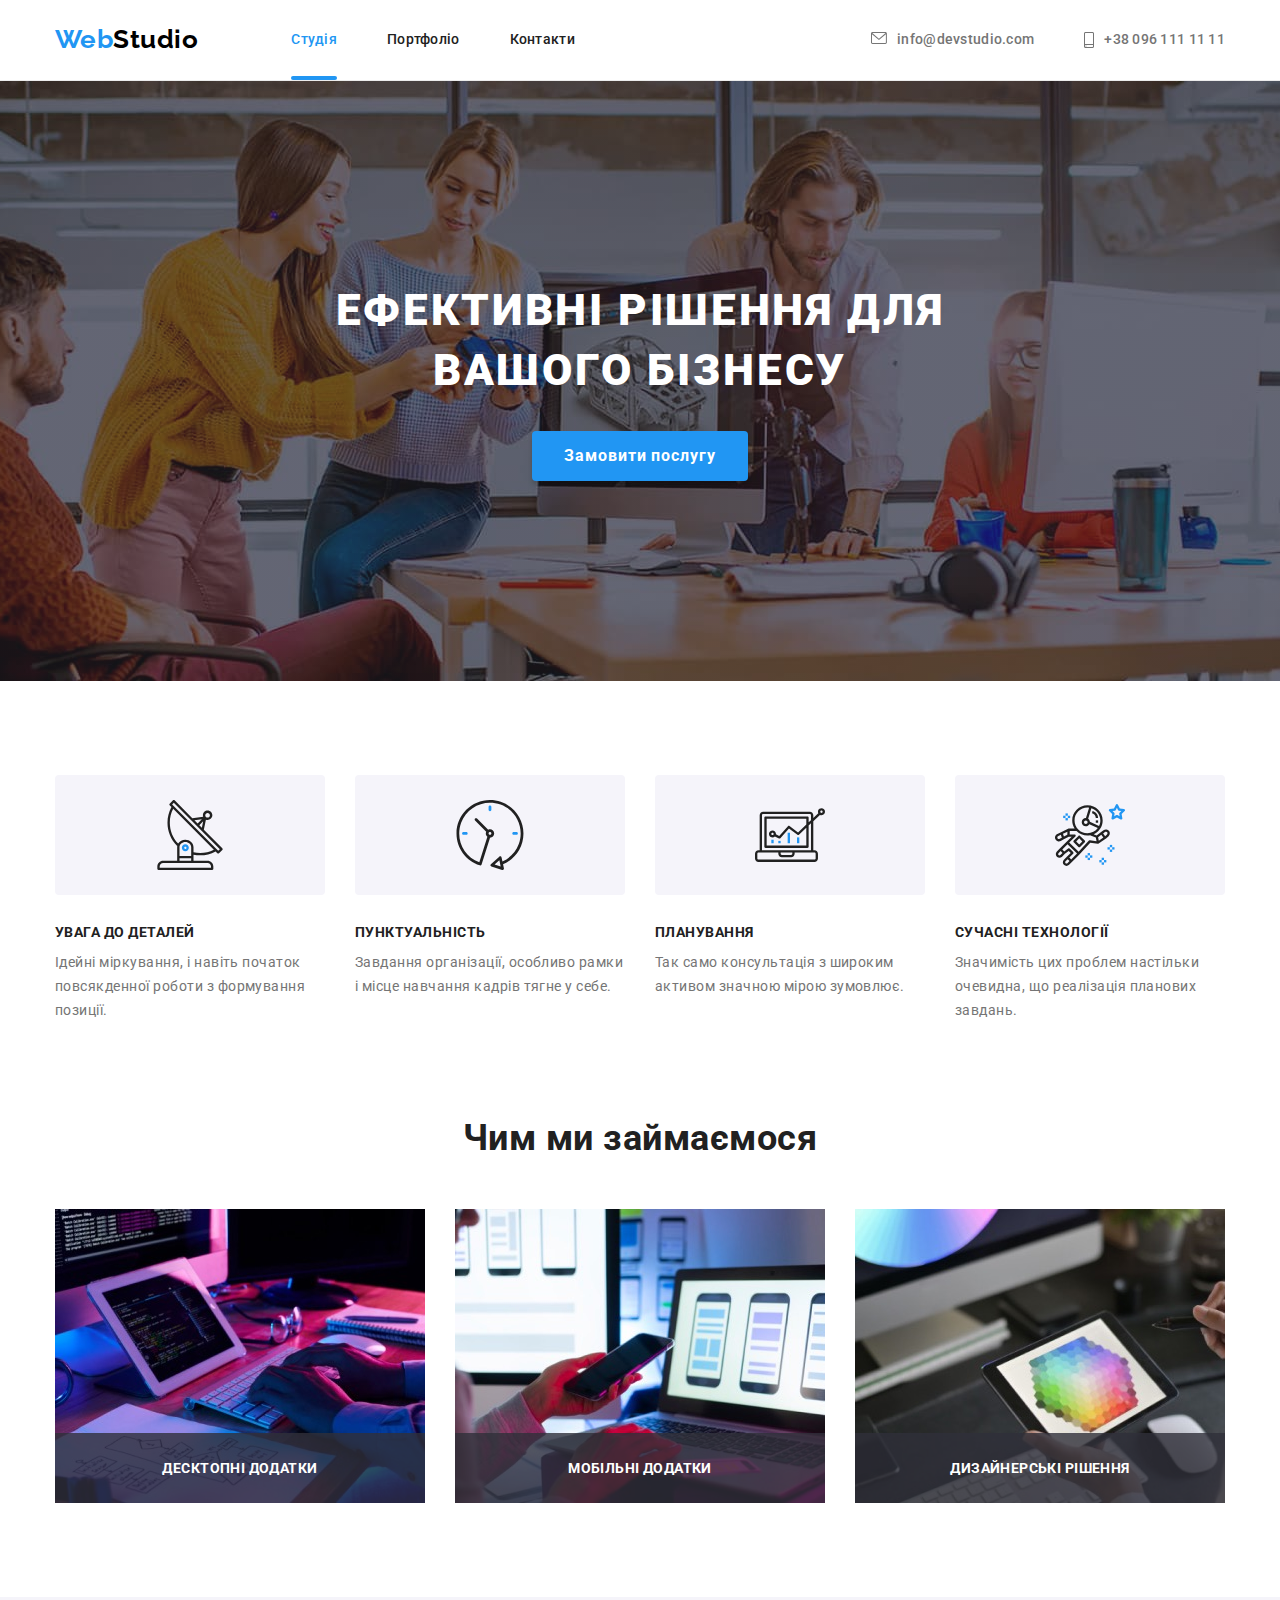
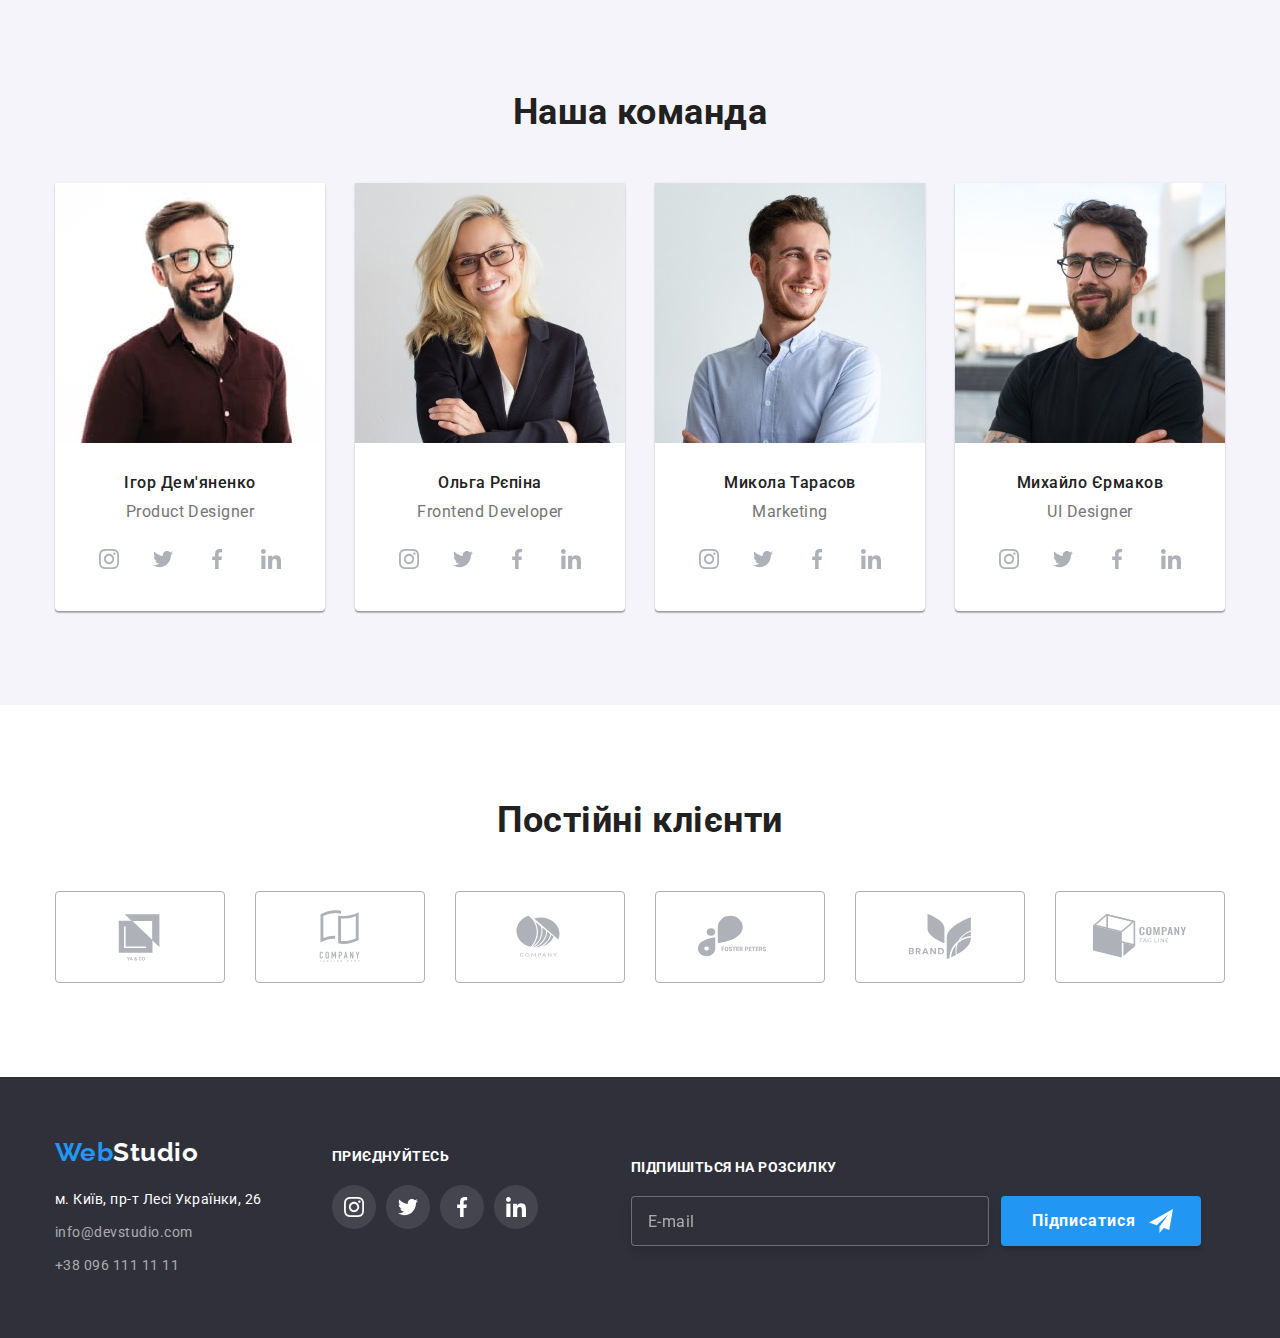
==== index.html @ 409876ef "Clone HW06" ====
<!DOCTYPE html>
<html lang="uk">
  <head>
    <meta charset="UTF-8" />
    <meta http-equiv="X-UA-Compatible" content="IE=edge" />
    <meta name="viewport" content="width=device-width, initial-scale=1.0" />
    <title>Web Studio (Version 2.1)</title>
    <link rel="stylesheet" href="./css/modern-normalize.css" />
    <link rel="stylesheet" href="./css/styles.css" />
    <link rel="preconnect" href="https://fonts.googleapis.com" />
    <link rel="preconnect" href="https://fonts.gstatic.com" crossorigin />
    <link
      href="https://fonts.googleapis.com/css2?family=Raleway:wght@700&family=Roboto:wght@400;500;700;900&display=swap"
      rel="stylesheet"
    />
  </head>

  <body>
    <header class="page-header">
      <div class="container">
        <div class="header-menu">
          <!-- navigation menu -->
          <nav class="nav-menu">
            <a class="logo link" href="./index.html"><span class="logo-web">Web</span>Studio</a>
            <ul class="site-nav list">
              <li class="item"><a class="link current" href="./index.html">Студія</a></li>
              <li class="item"><a class="link" href="./portfolio.html">Портфоліо</a></li>
              <li class="item"><a class="link" href="#">Контакти</a></li>
            </ul>
          </nav>
          <!-- header contacts -->
          <ul class="head-contact list">
            <li class="item">
              <a class="link" href="mailto:info@devstudio.com">
                <svg class="icon" width="16" height="12">
                  <use href="./images/icons.svg#icon-envelope"></use>
                </svg>
                info@devstudio.com</a
              >
            </li>
            <li class="item">
              <a class="link" href="tel:00380961111111">
                <svg class="icon" width="10" height="16">
                  <use href="./images/icons.svg#icon-smartphone"></use>
                </svg>
                +38 096 111 11 11</a
              >
            </li>
          </ul>
        </div>
      </div>
    </header>

    <main>
      <!-- hero section -->
      <section class="hero">
        <div class="container">
          <h1 class="hero-title">Ефективні рішення для вашого бізнесу</h1>
          <button class="btn" type="button" data-modal-open>Замовити послугу</button>
        </div>
      </section>

      <!-- features section -->
      <section class="section features">
        <div class="container">
          <h2 class="visually-hidden section-title">Наші переваги</h2>
          <ul class="features-list list">
            <li class="features-item icon-antenna">
              <div class="features-image">
                <svg class="features-icon">
                  <use href="./images/icons.svg#icon-antenna"></use>
                </svg>
              </div>
              <h3 class="title">Увага до деталей</h3>
              <p class="list-text">
                Ідейні міркування, і навіть початок повсякденної роботи з формування позиції.
              </p>
            </li>
            <li class="features-item icon-clock">
              <div class="features-image">
                <svg class="features-icon">
                  <use href="./images/icons.svg#icon-clock"></use>
                </svg>
              </div>
              <h3 class="title">Пунктуальність</h3>
              <p class="list-text">
                Завдання організації, особливо рамки і місце навчання кадрів тягне у себе.
              </p>
            </li>
            <li class="features-item icon-diagram">
              <div class="features-image">
                <svg class="features-icon">
                  <use href="./images/icons.svg#icon-diagram"></use>
                </svg>
              </div>
              <h3 class="title">Планування</h3>
              <p class="list-text">
                Так само консультація з широким активом значною мірою зумовлює.
              </p>
            </li>
            <li class="features-item icon-astronaut">
              <div class="features-image">
                <svg class="features-icon">
                  <use href="./images/icons.svg#icon-astronaut"></use>
                </svg>
              </div>
              <h3 class="title">Сучасні технології</h3>
              <p class="list-text">
                Значимість цих проблем настільки очевидна, що реалізація планових завдань.
              </p>
            </li>
          </ul>
        </div>
      </section>

      <!-- activity section -->
      <section class="section activity">
        <div class="container">
          <h2 class="section-title">Чим ми займаємося</h2>
          <ul class="activity-list list">
            <li class="activity-item">
              <img
                class="activity-image"
                src="./images/img.jpg"
                alt="Руки на клавіатурі"
                width="370"
              />
              <p class="activity-description">Десктопні додатки</p>
            </li>
            <li class="activity-item">
              <img
                class="activity-image"
                src="./images/img1.jpg"
                alt="В руці телефон"
                width="370"
              />
              <p class="activity-description">Мобільні додатки</p>
            </li>
            <li class="activity-item">
              <img
                class="activity-image"
                src="./images/img3.jpg"
                alt="В руці плвншет"
                width="370"
              />
              <p class="activity-description">Дизайнерські рішення</p>
            </li>
          </ul>
        </div>
      </section>

      <!-- team section -->
      <section class="section team">
        <div class="container">
          <h2 class="section-title">Наша команда</h2>
          <ul class="team-list list">
            <li class="team-member">
              <img
                class="member-img"
                src="./images/team4.jpg"
                alt="Чоловік в окулярах з бородою"
                width="270"
              />
              <div class="name-title">
                <h3 class="title">Ігор Дем'яненко</h3>
                <p class="list-text">Product Designer</p>
                <ul class="social list">
                  <li class="item">
                    <a class="link" href="#" aria-label="Instagram">
                      <span class="visually-hidden">інстаграм</span>
                      <svg class="social-icon">
                        <use href="./images/icons.svg#icon-instagram"></use>
                      </svg>
                    </a>
                  </li>
                  <li class="item">
                    <a class="link" href="#" aria-label="Twitter">
                      <span class="visually-hidden">твіттер</span>
                      <svg class="social-icon">
                        <use href="./images/icons.svg#icon-twitter"></use>
                      </svg>
                    </a>
                  </li>
                  <li class="item">
                    <a class="link" href="#" aria-label="Facebook">
                      <span class="visually-hidden">фейсбук</span>
                      <svg class="social-icon">
                        <use href="./images/icons.svg#icon-facebook"></use>
                      </svg>
                    </a>
                  </li>
                  <li class="item">
                    <a class="link" href="#" aria-label="Linkedin">
                      <span class="visually-hidden">лінкедін</span>
                      <svg class="social-icon">
                        <use href="./images/icons.svg#icon-linkedin"></use>
                      </svg>
                    </a>
                  </li>
                </ul>
              </div>
            </li>
            <li class="team-member">
              <img
                class="member-img"
                src="./images/team1.jpg"
                alt="Світловолоса жінка в окулярах"
                width="270"
              />
              <div class="name-title">
                <h3 class="title">Ольга Рєпіна</h3>
                <p class="list-text">Frontend Developer</p>
                <ul class="social list">
                  <li class="item">
                    <a class="link" href="#" aria-label="Instagram">
                      <span class="visually-hidden">інстаграм</span>
                      <svg class="social-icon">
                        <use href="./images/icons.svg#icon-instagram"></use>
                      </svg>
                    </a>
                  </li>
                  <li class="item">
                    <a class="link" href="#" aria-label="Twitter">
                      <span class="visually-hidden">твіттер</span>
                      <svg class="social-icon">
                        <use href="./images/icons.svg#icon-twitter"></use>
                      </svg>
                    </a>
                  </li>
                  <li class="item">
                    <a class="link" href="#" aria-label="Facebook">
                      <span class="visually-hidden">фейсбук</span>
                      <svg class="social-icon">
                        <use href="./images/icons.svg#icon-facebook"></use>
                      </svg>
                    </a>
                  </li>
                  <li class="item">
                    <a class="link" href="#" aria-label="Linkedin">
                      <span class="visually-hidden">лінкедін</span>
                      <svg class="social-icon">
                        <use href="./images/icons.svg#icon-linkedin"></use>
                      </svg>
                    </a>
                  </li>
                </ul>
              </div>
            </li>
            <li class="team-member">
              <img
                class="member-img"
                src="./images/team2.jpg"
                alt="Усміхнений чоловік в сорочці"
                width="270"
              />
              <div class="name-title">
                <h3 class="title">Микола Тарасов</h3>
                <p class="list-text">Marketing</p>
                <ul class="social list">
                  <li class="item">
                    <a class="link" href="#" aria-label="Instagram">
                      <span class="visually-hidden">інстаграм</span>
                      <svg class="social-icon">
                        <use href="./images/icons.svg#icon-instagram"></use>
                      </svg>
                    </a>
                  </li>
                  <li class="item">
                    <a class="link" href="#" aria-label="Twitter">
                      <span class="visually-hidden">твіттер</span>
                      <svg class="social-icon">
                        <use href="./images/icons.svg#icon-twitter"></use>
                      </svg>
                    </a>
                  </li>
                  <li class="item">
                    <a class="link" href="#" aria-label="Facebook">
                      <span class="visually-hidden">фейсбук</span>
                      <svg class="social-icon">
                        <use href="./images/icons.svg#icon-facebook"></use>
                      </svg>
                    </a>
                  </li>
                  <li class="item">
                    <a class="link" href="#" aria-label="Linkedin">
                      <span class="visually-hidden">лінкедін</span>
                      <svg class="social-icon">
                        <use href="./images/icons.svg#icon-linkedin"></use>
                      </svg>
                    </a>
                  </li>
                </ul>
              </div>
            </li>
            <li class="team-member">
              <img
                class="member-img"
                src="./images/team3.jpg"
                alt="Чоловік в окулярах"
                width="270"
              />
              <div class="name-title">
                <h3 class="title">Михайло Єрмаков</h3>
                <p class="list-text">UI Designer</p>
                <ul class="social list">
                  <li class="item">
                    <a class="link" href="#" aria-label="Instagram">
                      <span class="visually-hidden">інстаграм</span>
                      <svg class="social-icon">
                        <use href="./images/icons.svg#icon-instagram"></use>
                      </svg>
                    </a>
                  </li>
                  <li class="item">
                    <a class="link" href="#" aria-label="Twitter">
                      <span class="visually-hidden">твіттер</span>
                      <svg class="social-icon">
                        <use href="./images/icons.svg#icon-twitter"></use>
                      </svg>
                    </a>
                  </li>
                  <li class="item">
                    <a class="link" href="#" aria-label="Facebook">
                      <span class="visually-hidden">фейсбук</span>
                      <svg class="social-icon">
                        <use href="./images/icons.svg#icon-facebook"></use>
                      </svg>
                    </a>
                  </li>
                  <li class="item">
                    <a class="link" href="#" aria-label="Linkedin">
                      <span class="visually-hidden">лінкедін</span>
                      <svg class="social-icon">
                        <use href="./images/icons.svg#icon-linkedin"></use>
                      </svg>
                    </a>
                  </li>
                </ul>
              </div>
            </li>
          </ul>
        </div>
      </section>
      <section class="section clients">
        <div class="container">
          <h2 class="section-title">Постійні клієнти</h2>
          <ul class="clients-list list">
            <li class="client-item">
              <a class="link" href="#" aria-label="Компанія 1">
                <span class="visually-hidden">Компанія 1</span>
                <svg class="icon">
                  <use href="./images/icons.svg#icon-logo1"></use>
                </svg>
              </a>
            </li>
            <li class="client-item">
              <a class="link" href="#" aria-label="Компанія 2">
                <span class="visually-hidden">Компанія 2</span>
                <svg class="icon">
                  <use href="./images/icons.svg#icon-logo2"></use>
                </svg>
              </a>
            </li>
            <li class="client-item">
              <a class="link" href="#" aria-label="Компанія 3">
                <span class="visually-hidden">Компанія 3</span>
                <svg class="icon">
                  <use href="./images/icons.svg#icon-logo3"></use>
                </svg>
              </a>
            </li>
            <li class="client-item">
              <a class="link" href="#" aria-label="Компанія 4">
                <span class="visually-hidden">Компанія 4</span>
                <svg class="icon">
                  <use href="./images/icons.svg#icon-logo4"></use>
                </svg>
              </a>
            </li>
            <li class="client-item">
              <a class="link" href="#" aria-label="Компанія 5">
                <span class="visually-hidden">Компанія 5</span>
                <svg class="icon">
                  <use href="./images/icons.svg#icon-logo5"></use>
                </svg>
              </a>
            </li>
            <li class="client-item">
              <a class="link" href="#" aria-label="Компанія 6">
                <span class="visually-hidden">Компанія 6</span>
                <svg class="icon">
                  <use href="./images/icons.svg#icon-logo6"></use>
                </svg>
              </a>
            </li>
          </ul>
        </div>
      </section>
    </main>

    <!-- page footer -->
    <footer class="footer">
      <div class="container">
        <div class="footer-container">
          <div class="first-column">
            <div class="logo-footer">
              <a class="logo footer link" href="./index.html"
                ><span class="logo-web">Web</span>Studio</a
              >
            </div>
            <div class="address-content">
              <address>
                <ul class="list">
                  <li class="address-line">
                    <a
                      class="address link"
                      href="https://goo.gl/maps/J4j9FRFDDXwHHrxk6"
                      target="_blank"
                      rel="noopener noreferrer nofollow"
                      >м. Київ, пр-т Лесі Українки, 26</a
                    >
                  </li>
                  <li class="address-line">
                    <a class="contact link" href="mailto:info@devstudio.com">info@devstudio.com</a>
                  </li>
                  <li class="address-line">
                    <a class="contact link" href="tel:00380961111111">+38 096 111 11 11</a>
                  </li>
                </ul>
              </address>
            </div>
          </div>

          <div class="second-column">
            <h3 class="title">Приєднуйтесь</h3>
            <ul class="social-footer list">
              <li class="item">
                <a class="link" href="#" aria-label="Instagram">
                  <span class="visually-hidden">інстаграм</span>
                  <svg class="social-icon">
                    <use href="./images/icons.svg#icon-instagram"></use>
                  </svg>
                </a>
              </li>
              <li class="item">
                <a class="link" href="#" aria-label="Twitter">
                  <span class="visually-hidden">твіттер</span>
                  <svg class="social-icon">
                    <use href="./images/icons.svg#icon-twitter"></use>
                  </svg>
                </a>
              </li>
              <li class="item">
                <a class="link" href="#" aria-label="Facebook">
                  <span class="visually-hidden">фейсбук</span>
                  <svg class="social-icon">
                    <use href="./images/icons.svg#icon-facebook"></use>
                  </svg>
                </a>
              </li>
              <li class="item">
                <a class="link" href="#" aria-label="Linkedin">
                  <span class="visually-hidden">лінкедін</span>
                  <svg class="social-icon">
                    <use href="./images/icons.svg#icon-linkedin"></use>
                  </svg>
                </a>
              </li>
            </ul>
          </div>

          <form class="subscribe-form">
            <label class="subscribe-label" for="subscribe-mail">Підпишіться на розсилку</label>
            <input class="subscribe-field" type="email" name="subscribe-mail" id="subscribe-mail" placeholder="E-mail"/>
            <button class="btn subscribe" type="submit">
              Підписатися
              <svg class="send-icon">
                <use href="./images/icons.svg#icon-send"></use>
              </svg>
            </button>
          </form>

          
          </div>

        </div>
      </div>
    </footer>

    <!-- Modal window for request -->

    <div class="backdrop is-hidden" data-modal>
      <div class="modal">
        <form class="request-form" autocomplete="off">
          <h2 class="form-title">Залиште свої дані, ми вам передзвонимо</h2>

          <div class="form-field">
            <label for="name" class="form-label">Імʼя</label>
            <input type="text" name="name" id="name" class="form-input" autofocus />
            <svg class="form-icon">
              <use href="./images/icons.svg#icon-person"></use>
            </svg>
          </div>

          <div class="form-field">
            <label for="tel" class="form-label" class="form-label">Телефон</label>
            <input type="tel" name="tel" id="tel" class="form-input" />
            <svg class="form-icon">
              <use href="./images/icons.svg#icon-phone"></use>
            </svg>
          </div>

          <div class="form-field">
            <label for="email" class="form-label">Пошта</label>
            <input type="email" name="email" id="email" class="form-input" />
            <svg class="form-icon">
              <use href="./images/icons.svg#icon-email"></use>
            </svg>
          </div>

          <div class="form-field comment">
            <label for="comment" class="form-label">Коментар</label>
            <textarea
              name="comment"
              id="comment"
              placeholder="Введіть текст"
              class="form-input comment"
            ></textarea>
          </div>

          <label class="policy">
            <input class="checkbox" type="checkbox" name="checkbox" id="checkbox" />
            <span class="icon-checkbox"> </span>
            Погоджуюся з розсилкою та приймаю &nbsp<a class="policy-terms" href="#"
              >Умови договору</a
            >
          </label>

          <button class="btn send-form" type="submit">Відправити</button>
        </form>

        <button class="close-btn" type="button" aria-label="Закрити" data-modal-close>
          <span class="visually-hidden">Закрити</span>
          <svg class="close-btn-icon">
            <use href="./images/icons.svg#icon-close-btn"></use>
          </svg>
        </button>
      </div>
    </div>

    <script src="./js/modal.js"></script>
  </body>
</html>
---- css/styles.css ----
/* site common styles */
:root {
  --primary-text-color: #757575;
  --title-text-color: #212121;
  --accent-color: #2196f3;
  --primary-white-color: #ffffff;
  --footer-contact-text-color: rgba(255, 255, 255, 0.6);
  --primary-bcg-color: #f5f5f5;
  --secondary-bcg-color: #f5f4fa;
  --footer-bcg-color: #2f303a;
  --hero-bg-color: #c4c4c4;
  --social-icon-color: #afb1b8;
}
body {
  background-color: var(--primary-white-color);
  color: var(--primary-text-color);
  font-family: 'Roboto', sans-serif;
  letter-spacing: 0.03em;
}
.list {
  list-style: none;
  padding: 0;
  margin: 0;
}
.link {
  text-decoration: none;
}

img {
  display: block;
  max-width: 100%;
  height: auto;
}

h1,
h2,
h3,
h4,
h5,
h6,
p {
  margin: 0;
  padding: 0;
}

.visually-hidden {
  position: absolute;
  white-space: nowrap;
  width: 1px;
  height: 1px;
  overflow: hidden;
  border: 0;
  padding: 0;
  clip: rect(0 0 0 0);
  clip-path: inset(50%);
  margin: -1px;
}

.container {
  margin: 0 auto;
  width: 1200px;
  padding-left: 15px;
  padding-right: 15px;
  /* outline: 1px solid orange; */
}

/* header styles */
.page-header {
  background-color: var(--primary-white-color);
  border-bottom: 1px solid #ececec;
}

.header-menu {
  display: flex;
  align-items: center;
  justify-content: space-between;
}
/* logo styles */
.logo-web {
  color: var(--accent-color);
}
.logo {
  color: #000000;
  font-family: 'Raleway', sans-serif;
  font-weight: 700;
  font-size: 26px;
  line-height: 1.19;
}
.footer .logo {
  color: var(--primary-white-color);
}

/* nav menu styles */
.nav-menu {
  display: flex;
  align-items: center;
}

.site-nav {
  display: flex;
  margin-left: 93px;
}
.site-nav .item:not(:last-child) {
  margin-right: 50px;
}
.site-nav .link {
  position: relative;

  display: block;
  padding-top: 32px;
  padding-bottom: 32px;

  color: var(--title-text-color);
  font-weight: 500;
  font-size: 14px;
  line-height: 1.14;
  letter-spacing: 0.02em;

  transition-property: color;
  transition-duration: 250ms;
  transition-timing-function: cubic-bezier(0.4, 0, 0.2, 1);

}
.site-nav .link:hover,
.site-nav .link:focus {
  color: var(--accent-color);
}
.site-nav .link.current {
  color: var(--accent-color);
}

.site-nav .link.current::after {
  content: '';
  position: absolute;
  bottom: 0;
  left: 0;
  width: 100%;
  height: 4px;
  background: var(--accent-color);
  border-radius: 2px;
}

.logo.link {
  display: block;
  padding-top: 24px;
  padding-bottom: 25px;
}

/* header contact styles */
.head-contact {
  display: flex;
  align-items: center;
  margin-left: auto;
}
.head-contact .item + .item {
  margin-left: 50px;
}

.head-contact .link {
  display: flex;
  padding-top: 32px;
  padding-bottom: 32px;

  color: var(--primary-text-color);
  font-weight: 500;
  font-size: 14px;
  line-height: 1.14;
  letter-spacing: 0.02em;

  transition-property: color;
  transition-duration: 250ms;
  transition-timing-function: cubic-bezier(0.4, 0, 0.2, 1);
}
.head-contact .link:hover,
.head-contact .link:focus {
  color: var(--accent-color);
}

.head-contact .icon {
  margin-right: 10px;
  fill: currentColor;
}

/* hero styles */
.hero {
  padding-top: 200px;
  padding-bottom: 200px;
  max-width: 1600px;
  height: 600px;
  margin-left: auto;
  margin-right: auto;
  background-image: linear-gradient(to right, rgba(47, 48, 58, 0.4), rgba(47, 48, 58, 0.4)),
    url('../images/hero-image.jpg');
  background-repeat: no-repeat;
  background-position: center;
  background-size: cover;

  background-color: var(--hero-bg-color);
  text-align: center;
}
.hero-title {
  max-width: 696px;
  margin-top: 0;
  margin-bottom: 30px;
  margin-left: auto;
  margin-right: auto;

  color: var(--primary-white-color);
  font-weight: 900;
  font-size: 44px;
  line-height: 1.36;
  letter-spacing: 0.06em;
  text-transform: uppercase;
  text-align: center;
}

/* button styles */
.btn {
  border-radius: 4px;
  padding: 10px 32px;
  min-width: 216px;

  color: var(--primary-white-color);
  background-color: var(--accent-color);
  border: none;
  font-family: inherit;
  font-weight: 700;
  font-size: 16px;
  line-height: 1.87;
  letter-spacing: 0.06em;
  cursor: pointer;
  display: inline-block;
  text-align: center;
  box-shadow: 0px 4px 4px rgba(0, 0, 0, 0.15);

  transition: color 250ms cubic-bezier(0.4, 0, 0.2, 1), background-color 250ms cubic-bezier(0.4, 0, 0.2, 1);
}

.btn:hover,
.btn:focus {
  color: var(--primary-white-color);
  background-color: #188ce8;
}

/* sections common styles */
.section-title {
  color: var(--title-text-color);
  font-weight: 700;
  font-size: 36px;
  line-height: 1.17;
  text-align: center;
  margin-top: 0;
  margin-bottom: 50px;
}

/* features section styles */
.section.features {
  padding-top: 94px;
  padding-bottom: 94px;
}

.features-image {
  display: flex;
  width: 270px;
  height: 120px;
  background-color: var(--secondary-bcg-color);
  align-items: center;
  justify-content: center;
  margin-bottom: 30px;
  border-radius: 4px;
}

.features-icon {
  width: 70px;
  height: 70px;
}

/* .features-item::before {
  content: '';
  display: block;
  height: 120px;
  background-size: 70px;
  background-repeat: no-repeat;
  background-position: center;
  background-color: var(--secondary-bcg-color);
  border-radius: 4px;
  margin-bottom: 30px;
}

.icon-antenna::before {
  background-image: url(../images/antenna.svg);
}

.icon-clock::before {
  background-image: url(../images/clock.svg);
}

.icon-diagram::before {
  background-image: url(../images/diagram.svg);
}

.icon-astronaut::before {
  background-image: url(../images/astronaut.svg);
} */

.features-list {
  display: flex;
  gap: 30px;
}

.features-list .title {
  color: var(--title-text-color);
  font-weight: 700;
  font-size: 14px;
  line-height: 1.14;
  text-transform: uppercase;
  margin-top: 0;
  margin-bottom: 10px;
  width: 270px;
}
.features-list .list-text {
  font-size: 14px;
  line-height: 1.71;
  margin-top: 0;
  margin-bottom: 0;
  width: 270px;
}

/* activity section styles */
.section.activity {
  padding-bottom: 94px;
}

.activity-list {
  display: flex;
  gap: 30px;
}

.activity-item {
  position: relative;
}

.activity-description {
  position: absolute;
  left: 0;
  bottom: 0;

  width: 100%;
  height: 70px;
  background: rgba(47, 48, 58, 0.8);

  font-weight: 700;
  font-size: 14px;
  line-height: 16px;
  text-align: center;
  letter-spacing: 0.03em;
  text-transform: uppercase;

  padding-top: 27px;
  padding-bottom: 27px;
  
  color: var(--primary-white-color);
}

/* team section styles */
.section.team {
  padding-top: 94px;
  padding-bottom: 94px;
  background-color: var(--secondary-bcg-color);
}

.team-member {
  background-color: var(--primary-white-color);
  box-shadow: 0px 1px 3px rgba(0, 0, 0, 0.12), 0px 1px 1px rgba(0, 0, 0, 0.14),
    0px 2px 1px rgba(0, 0, 0, 0.2);
  border-radius: 0px 0px 4px 4px;
}

.team-list {
  display: flex;
  justify-content: center;
  gap: 30px;
}

.name-title {
  padding-top: 30px;
  padding-bottom: 30px;
  text-align: center;
}

.team-list .title {
  margin-bottom: 10px;
  color: var(--title-text-color);
  font-weight: 500;
  font-size: 16px;
  line-height: 1.19;
  letter-spacing: 0.03em;
}
.team-list .list-text {
  font-size: 16px;
  line-height: 1.19;
  text-align: center;
  margin-bottom: 16px;
}

.team-member .social {
  display: flex;
  padding-left: 32px;
  padding-right: 32px;
}

.team-member .social {
  display: flex;
  gap: 10px;
}

.social .link {
  display: flex;
  width: 44px;
  height: 44px;
  align-items: center;
  justify-content: center;
  color: var(--social-icon-color);
  border-radius: 50%;

transition: color 250ms cubic-bezier(0.4, 0, 0.2, 1), background-color 250ms cubic-bezier(0.4, 0, 0.2, 1);
}

.social .link:hover,
.social .link:focus {
  background-color: var(--accent-color);
  color: var(--primary-white-color);
}

.social-icon {
  width: 20px;
  height: 20px;
  fill: currentColor;
}

/* clients sections styles */
.section.clients {
  padding-top: 94px;
  padding-bottom: 94px;
}

.clients-list {
  display: flex;
  gap: 30px;
}

.client-item .link {
  display: flex;
  width: 170px;
  height: 92px;
  border: 1px solid var(--social-icon-color);
  border-radius: 4px;
  align-items: center;
  justify-content: center;
  cursor: pointer;
  color: var(--social-icon-color);

transition: color 250ms cubic-bezier(0.4, 0, 0.2, 1), border-color 250ms cubic-bezier(0.4, 0, 0.2, 1);
}

.client-item .link:hover,
.client-item .link:focus {
  border-color: var(--accent-color);
  color: var(--accent-color);
}

.client-item .icon {
  width: 106px;
  height: 60px;
  fill: currentColor;
}

/* footer styles */
.footer {
  padding-top: 60px;
  padding-bottom: 60px;
  background-color: var(--footer-bcg-color);
}

.footer-container {
  display: flex;
}

.logo.footer {
  padding-top: 0;
  padding-bottom: 0;
}

.address-content {
  padding-top: 20px;
}

.address-line {
  margin-bottom: 9px;
}
.address-line:last-child {
  margin-bottom: 0;
}

.address {
  color: var(--primary-white-color);
  font-style: normal;
  font-size: 14px;
  line-height: 1.71;
}
.contact {
  color: var(--footer-contact-text-color);
  font-style: normal;
  font-size: 14px;
  line-height: 1.71;

transition: color 250ms cubic-bezier(0.4, 0, 0.2, 1);
}

.contact:hover,
.contact:focus {
  color: var(--accent-color);
}

.second-column {
  padding-top: 12px;
  padding-left: 70px;
  margin-right: 93px;
}

.second-column .title {
  font-weight: 700;
  font-size: 14px;
  line-height: 1.14;
  letter-spacing: 0.03em;
  text-transform: uppercase;
  color: var(--primary-white-color);
  margin-bottom: 20px;
}

.social-footer {
  display: flex;
  gap: 10px;
}

.social-footer .social-icon {
  width: 20px;
  height: 20px;
  fill: currentColor;
}

.social-footer .link {
  display: flex;
  width: 44px;
  height: 44px;
  align-items: center;
  justify-content: center;
  border-radius: 50%;
  background-color: rgba(255, 255, 255, 0.1);
  color: var(--primary-white-color);

  transition: background-color 250ms cubic-bezier(0.4, 0, 0.2, 1);
}

.social-footer .link:hover,
.social-footer .link:focus {
  background-color: var(--accent-color);
}


/* Subscribe Form */



.btn.send-form {
  padding: 10px 52px;
  min-width: 200px;
}

.btn.subscribe {
  position: absolute;
  min-width: 200px;
  min-height: 50px;
  padding: 10px 62px 10px 28px;

  font-weight: 700;
  font-size: 16px;
  line-height: 1.87;
}

.send-icon {
  position: absolute;
  top: 13px;
  right: 28px;
  width: 24px;
  height: 24px;
  fill: var(--primary-white-color);
}

.subscribe-label {
  display: block;
  font-weight: 700;
  font-size: 14px;
  line-height: 1.14;
  letter-spacing: 0.03em;
  text-transform: uppercase;
  color: var(--primary-white-color);
  margin-bottom: 20px;
  padding-top: 23px;
}

.subscribe-field {
  width: 358px;
  height: 50px;
  border: 1px solid rgba(255, 255, 255, 0.3);
  filter: drop-shadow(0px 4px 4px rgba(0, 0, 0, 0.15));
  border-radius: 4px;
  outline: none;
  padding: 15px 16px;
  margin-right: 12px;
  background-color: var(--footer-bcg-color);
  color: var(--primary-white-color);
}

.subscribe-field::placeholder {
  font-weight: 400;
  font-size: 16px;
  line-height: 1.25;
  letter-spacing: 0.03em;
  color: rgba(255, 255, 255, 0.6);
}


/* portfolio page styles */

.section.portfolio {
  padding-top: 94px;
  padding-bottom: 94px;

  background-color: var(--primary-white-color);
}

.list.portfolio {
  display: flex;
  flex-wrap: wrap;
}

.filter-menu {
  display: flex;
  margin-bottom: 50px;
  gap: 8px;
  justify-content: center;
}

.filter {
  display: inline-block;
  text-align: center;
  border-radius: 4px;
  padding: 6px 22px;

  color: var(--title-text-color);
  background-color: var(--secondary-bcg-color);
  border-color: transparent;
  font-family: inherit;
  font-weight: 500;
  font-size: 16px;
  line-height: 1.62;
  text-align: center;
  cursor: pointer;

  transition: color 250ms cubic-bezier(0.4, 0, 0.2, 1), 
  background-color 250ms cubic-bezier(0.4, 0, 0.2, 1), 
  box-shadow 250ms cubic-bezier(0.4, 0, 0.2, 1);
}

.filter:hover,
.filter:focus {
  color: var(--primary-white-color);
  background-color: var(--accent-color);
  box-shadow: 0px 3px 1px rgba(0, 0, 0, 0.1), 0px 1px 2px rgba(0, 0, 0, 0.08), 0px 2px 2px rgba(0, 0, 0, 0.12);
}

.cards-text {
  padding: 20px 24px;
}

.cards .title {
  min-width: 322px;
  margin-bottom: 4px;

  color: var(--title-text-color);
  font-weight: 700;
  font-size: 18px;
  line-height: 2;
  letter-spacing: 0.06em;
}

.cards .category {
  min-width: 322px;

  color: var(--primary-text-color);
  font-weight: 400;
  font-size: 16px;
  line-height: 1.88;
}

.cards {
  background-color: var(--primary-white-color);
  width: 370px;
  margin-right: 30px;
  margin-bottom: 30px;
  border: 1px solid #eeeeee;

  transition: box-shadow 250ms cubic-bezier(0.4, 0, 0.2, 1);
}

.cards:hover,
.cards:focus {
  box-shadow: 0px 1px 1px rgba(0, 0, 0, 0.12), 0px 4px 4px rgba(0, 0, 0, 0.06),
    1px 4px 6px rgba(0, 0, 0, 0.16);
}

.cards:nth-child(3n) {
  margin-right: 0;
}

.cards:nth-last-child(-n + 3) {
  margin-bottom: 0;
}

.portfolio-card {
  position: relative;
  overflow: hidden;
}

.card-description {
  position: absolute;
  top: 0;
  left: 0;
  transform: translateY(100%);
  
  width: 100%;
  height: 100%;
  padding: 64px 24px;
   
    font-weight: 400;
    font-size: 18px;
    line-height: 1.56;
    letter-spacing: 0.03em;
    color: var(--primary-white-color);
    background-color: rgba(33, 150, 243, 0.9);

    transition: transform 250ms cubic-bezier(0.4, 0, 0.2, 1);
}

.cards:hover .card-description,
.cards:focus .card-description {
transform: translateY(0);

}

/* Modal */

.backdrop {
  position: fixed;
  top: 0;
  left: 0;
  width: 100%;  
  height: 100%;
  background-color: rgba(0, 0, 0, 0.2);
  
  opacity: 1;
  transition: opacity 250ms cubic-bezier(0.4, 0, 0.2, 1), visibility 250ms cubic-bezier(0.4, 0, 0.2, 1);
}

.backdrop.is-hidden {
  opacity: 0;
  visibility: hidden;
  pointer-events: none;
}

.backdrop.is-hidden .modal {
  transform: translate(-50%, -50%) scale(1.1);
}
 
.modal {
  position: absolute;
  display: flex;
  top: 50%;
  left: 50%;
  transform: translate(-50%, -50%) scale(1);

  width: 528px;
  height: 581px;
  background-color: var(--primary-white-color);
  box-shadow: 0px 1px 3px rgba(0, 0, 0, 0.12), 
  0px 1px 1px rgba(0, 0, 0, 0.14), 
  0px 2px 1px rgba(0, 0, 0, 0.2);
  border-radius: 4px;

  transition: transform 250ms cubic-bezier(0.4, 0, 0.2, 1);
}



/* close button styles */
.close-btn {
  position: absolute;
  top: 8px;
  right: 8px;
  display: flex;
  width: 30px;
  height: 30px;
  align-items: center;
  justify-content: center;
  border-radius: 50%;

  background: var(--primary-white-color);
  border: 1px solid rgba(0, 0, 0, 0.1);
  cursor: pointer;


}

.close-btn-icon {
  width: 18px;
  height: 18px;
  color: currentColor;

  transition: fill 250ms cubic-bezier(0.4, 0, 0.2, 1);
}

.close-btn:hover .close-btn-icon {
fill: var(--accent-color);
}



.request-form {
  display: flex;
  flex-direction: column;
  justify-content: center;
  align-items: center;
  width: 528px;
  height: 581px;
  padding: 40px;
}

.form-title {
    font-weight: 700;
    font-size: 20px;
    line-height: 1.15;
    text-align: center;
    letter-spacing: 0.03em;

    color: var(--title-text-color);
    margin-bottom: 12px;
}

.form-label {
  margin-bottom: 4px;
  font-weight: 400;
  font-size: 12px;
  line-height: 1.16;
  letter-spacing: 0.01em;
  color: var(--primary-text-color);
}

.form-field {
  /* outline: 1px solid blue; */
  position: relative;
  display: flex;
  flex-direction: column;
margin-bottom: 10px;
}

.form-field.comment {
  margin-bottom: 20px;
}

.form-icon {
  position: absolute;
  display: block;
  width: 18px;
  height: 18px;
  left: 12px;
bottom: 11px;
color: currentColor;

transition: fill 250ms cubic-bezier(0.4, 0, 0.2, 1);
}

.form-input {
  margin: 0;
  width: 448px;
  height: 40px;
  padding: 12px 12px 12px 42px;
  border: 1px solid rgba(33, 33, 33, 0.2);
  border-radius: 4px;
  outline: none;

  transition: border-color 250ms cubic-bezier(0.4, 0, 0.2, 1);
}

.form-input.comment {
  resize: none;
  width: 448px;
  height: 120px;
  padding: 12px 16px;
}

.form-input:hover,
.form-input:focus {
  cursor: pointer;
}

.form-input:focus,
.form-input:focus ~ .form-icon {
  fill: var(--accent-color);
  border-color: var(--accent-color);
}

.form-input::placeholder {
  font-weight: 400;
  font-size: 12px;
  line-height: 1.16;
  letter-spacing: 0.01em;
  color: rgba(117, 117, 117, 0.5);
}

.policy {
  position: relative;
  margin-bottom: 30px;
  display: flex;
  justify-content: center;
  align-items: center;
  color: var(--primary-text-color);
  font-weight: 400;
  font-size: 14px;
  line-height: 1.71;
  letter-spacing: 0.03em;
  cursor: pointer;
}

.policy-terms {
  color: var(--accent-color);
}

/* hide original checkbox */
.checkbox {
  -webkit-appearance: none;
  -moz-appearance: none;
  appearance: none;
  position: absolute;
}

/* unchecked checkbox styles */
.icon-checkbox {
  display: flex;
  margin-right: 8px;
  width: 16px;
  height: 15px;
  border-radius: 2px;
  border: solid 2px var(--title-text-color);
    
  transition: border-color 250ms cubic-bezier(0.4, 0, 0.2, 1);
  }

  /* checked checkbox style */
.checkbox:checked + .icon-checkbox {
  background-color: var(--accent-color);
  border-color: var(--accent-color);
  background-image: url(../images/check.svg);
  background-size: contain;
  background-origin: border-box;
  border-color: var(--accent-color);
  }
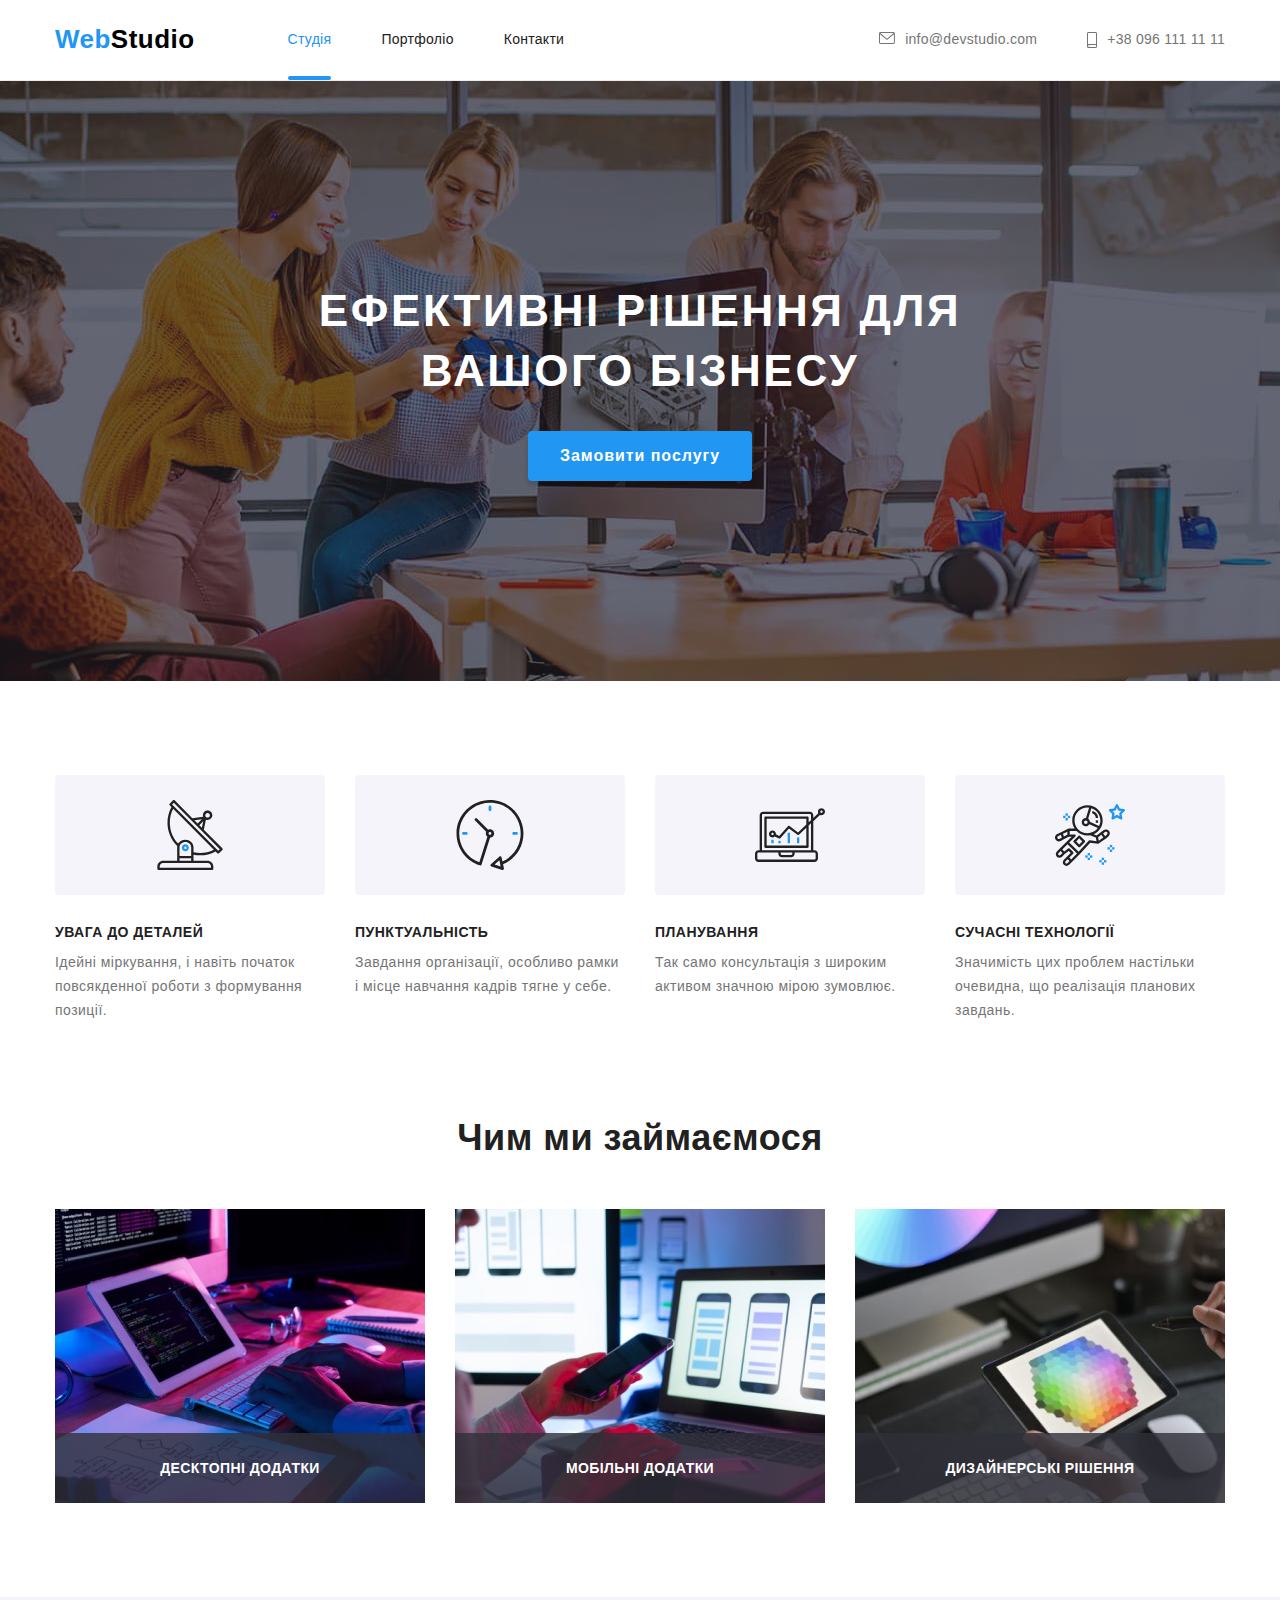
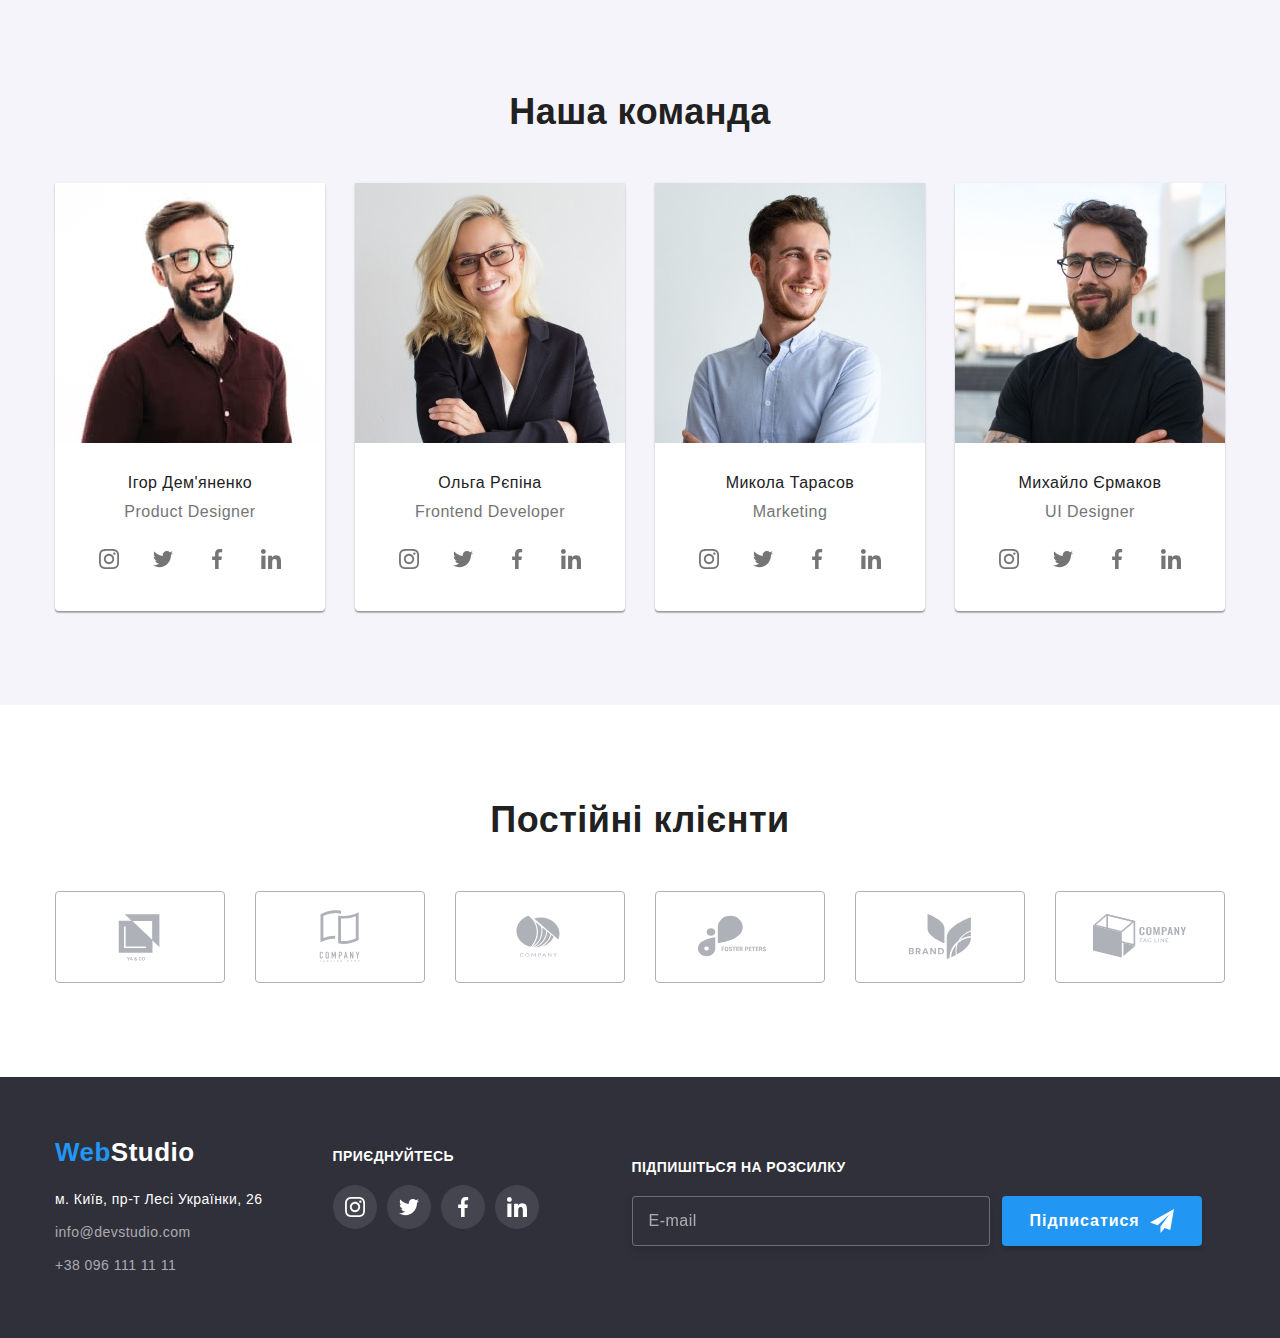
==== commit 5db77e0d: "HW 7" ====
--- a/index.html
+++ b/index.html
@@ -5,42 +5,46 @@
     <meta http-equiv="X-UA-Compatible" content="IE=edge" />
     <meta name="viewport" content="width=device-width, initial-scale=1.0" />
     <title>Web Studio (Version 2.1)</title>
-    <link rel="stylesheet" href="./css/modern-normalize.css" />
-    <link rel="stylesheet" href="./css/styles.css" />
-    <link rel="preconnect" href="https://fonts.googleapis.com" />
+    <!-- <link rel="preconnect" href="https://fonts.googleapis.com" />
     <link rel="preconnect" href="https://fonts.gstatic.com" crossorigin />
     <link
       href="https://fonts.googleapis.com/css2?family=Raleway:wght@700&family=Roboto:wght@400;500;700;900&display=swap"
       rel="stylesheet"
-    />
+    /> -->
+    <link rel="stylesheet" href="./css/main.min.css"/>
   </head>
 
   <body>
-    <header class="page-header">
+    <header class="header">
       <div class="container">
-        <div class="header-menu">
+        <div class="header-content">
+          
           <!-- navigation menu -->
-          <nav class="nav-menu">
-            <a class="logo link" href="./index.html"><span class="logo-web">Web</span>Studio</a>
-            <ul class="site-nav list">
-              <li class="item"><a class="link current" href="./index.html">Студія</a></li>
-              <li class="item"><a class="link" href="./portfolio.html">Портфоліо</a></li>
-              <li class="item"><a class="link" href="#">Контакти</a></li>
+
+          <nav class="main-nav">
+            <a class="logo main-nav__logo" href="./index.html">
+              <span class="logo__web">Web</span>Studio</a>
+            
+              <ul class="main-nav__list list">
+              <li class="main-nav__item"><a class="main-nav__link main-nav__link--current" href="./index.html">Студія</a></li>
+              <li class="main-nav__item"><a class="main-nav__link" href="./portfolio.html">Портфоліо</a></li>
+              <li class="main-nav__item"><a class="main-nav__link" href="#">Контакти</a></li>
             </ul>
           </nav>
+          
           <!-- header contacts -->
-          <ul class="head-contact list">
-            <li class="item">
-              <a class="link" href="mailto:info@devstudio.com">
-                <svg class="icon" width="16" height="12">
+          <ul class="head-contact">
+            <li class="head-contact__item">
+              <a class="head-contact__link" href="mailto:info@devstudio.com">
+                <svg class="head-contact__icon" width="16" height="12">
                   <use href="./images/icons.svg#icon-envelope"></use>
                 </svg>
                 info@devstudio.com</a
               >
             </li>
-            <li class="item">
-              <a class="link" href="tel:00380961111111">
-                <svg class="icon" width="10" height="16">
+            <li class="head-contact__item">
+              <a class="head-contact__link" href="tel:00380961111111">
+                <svg class="head-contact__icon" width="10" height="16">
                   <use href="./images/icons.svg#icon-smartphone"></use>
                 </svg>
                 +38 096 111 11 11</a
@@ -55,57 +59,57 @@
       <!-- hero section -->
       <section class="hero">
         <div class="container">
-          <h1 class="hero-title">Ефективні рішення для вашого бізнесу</h1>
-          <button class="btn" type="button" data-modal-open>Замовити послугу</button>
+          <h1 class="hero__title">Ефективні рішення для вашого бізнесу</h1>
+          <button class="hero__button" type="button" data-modal-open>Замовити послугу</button>
         </div>
       </section>
 
       <!-- features section -->
       <section class="section features">
         <div class="container">
-          <h2 class="visually-hidden section-title">Наші переваги</h2>
-          <ul class="features-list list">
-            <li class="features-item icon-antenna">
-              <div class="features-image">
-                <svg class="features-icon">
+          <h2 class="features__title features__title--hidden">Наші переваги</h2>
+          <ul class="features-list">
+            <li class="features-card">
+              <div class="features-card__image">
+                <svg class="features-card__icon">
                   <use href="./images/icons.svg#icon-antenna"></use>
                 </svg>
               </div>
-              <h3 class="title">Увага до деталей</h3>
-              <p class="list-text">
+              <h3 class="features-card__title">Увага до деталей</h3>
+              <p class="features-card__description">
                 Ідейні міркування, і навіть початок повсякденної роботи з формування позиції.
               </p>
             </li>
-            <li class="features-item icon-clock">
-              <div class="features-image">
-                <svg class="features-icon">
+            <li class="features-card">
+              <div class="features-card__image">
+                <svg class="features-card__icon">
                   <use href="./images/icons.svg#icon-clock"></use>
                 </svg>
               </div>
-              <h3 class="title">Пунктуальність</h3>
-              <p class="list-text">
+              <h3 class="features-card__title">Пунктуальність</h3>
+              <p class="features-card__description">
                 Завдання організації, особливо рамки і місце навчання кадрів тягне у себе.
               </p>
             </li>
-            <li class="features-item icon-diagram">
-              <div class="features-image">
-                <svg class="features-icon">
+            <li class="features-card">
+              <div class="features-card__image">
+                <svg class="features-card__icon">
                   <use href="./images/icons.svg#icon-diagram"></use>
                 </svg>
               </div>
-              <h3 class="title">Планування</h3>
-              <p class="list-text">
+              <h3 class="features-card__title">Планування</h3>
+              <p class="features-card__description">
                 Так само консультація з широким активом значною мірою зумовлює.
               </p>
             </li>
-            <li class="features-item icon-astronaut">
-              <div class="features-image">
-                <svg class="features-icon">
+            <li class="features-card">
+              <div class="features-card__image">
+                <svg class="features-card__icon">
                   <use href="./images/icons.svg#icon-astronaut"></use>
                 </svg>
               </div>
-              <h3 class="title">Сучасні технології</h3>
-              <p class="list-text">
+              <h3 class="features-card__title">Сучасні технології</h3>
+              <p class="features-card__description">
                 Значимість цих проблем настільки очевидна, що реалізація планових завдань.
               </p>
             </li>
@@ -116,34 +120,34 @@
       <!-- activity section -->
       <section class="section activity">
         <div class="container">
-          <h2 class="section-title">Чим ми займаємося</h2>
-          <ul class="activity-list list">
-            <li class="activity-item">
-              <img
-                class="activity-image"
+          <h2 class="activity__title">Чим ми займаємося</h2>
+          <ul class="activity-list">
+            <li class="activity-card">
+              <img
+                class="activity-card__image"
                 src="./images/img.jpg"
                 alt="Руки на клавіатурі"
                 width="370"
               />
-              <p class="activity-description">Десктопні додатки</p>
-            </li>
-            <li class="activity-item">
-              <img
-                class="activity-image"
+              <p class="activity-card__description">Десктопні додатки</p>
+            </li>
+            <li class="activity-card">
+              <img
+                class="activity-card__image"
                 src="./images/img1.jpg"
                 alt="В руці телефон"
                 width="370"
               />
-              <p class="activity-description">Мобільні додатки</p>
-            </li>
-            <li class="activity-item">
-              <img
-                class="activity-image"
+              <p class="activity-card__description">Мобільні додатки</p>
+            </li>
+            <li class="activity-card">
+              <img
+                class="activity-card__image"
                 src="./images/img3.jpg"
                 alt="В руці плвншет"
                 width="370"
               />
-              <p class="activity-description">Дизайнерські рішення</p>
+              <p class="activity-card__description">Дизайнерські рішення</p>
             </li>
           </ul>
         </div>
@@ -152,47 +156,47 @@
       <!-- team section -->
       <section class="section team">
         <div class="container">
-          <h2 class="section-title">Наша команда</h2>
-          <ul class="team-list list">
-            <li class="team-member">
-              <img
-                class="member-img"
+          <h2 class="team__title">Наша команда</h2>
+          <ul class="team-list">
+            <li class="member-card">
+              <img
+                class="member-card__image"
                 src="./images/team4.jpg"
                 alt="Чоловік в окулярах з бородою"
                 width="270"
               />
-              <div class="name-title">
-                <h3 class="title">Ігор Дем'яненко</h3>
-                <p class="list-text">Product Designer</p>
-                <ul class="social list">
-                  <li class="item">
-                    <a class="link" href="#" aria-label="Instagram">
-                      <span class="visually-hidden">інстаграм</span>
-                      <svg class="social-icon">
+              <div class="member-card__details">
+                <h3 class="member-card__name">Ігор Дем'яненко</h3>
+                <p class="member-card__position">Product Designer</p>
+                <ul class="social">
+                  <li class="social__item">
+                    <a class="social__link" href="#" aria-label="Instagram">
+                      <span class="social__link--hidden">інстаграм</span>
+                      <svg class="social__icon">
                         <use href="./images/icons.svg#icon-instagram"></use>
                       </svg>
                     </a>
                   </li>
-                  <li class="item">
-                    <a class="link" href="#" aria-label="Twitter">
-                      <span class="visually-hidden">твіттер</span>
-                      <svg class="social-icon">
+                  <li class="social__item">
+                    <a class="social__link" href="#" aria-label="Twitter">
+                      <span class="social__link--hidden">твіттер</span>
+                      <svg class="social__icon">
                         <use href="./images/icons.svg#icon-twitter"></use>
                       </svg>
                     </a>
                   </li>
-                  <li class="item">
-                    <a class="link" href="#" aria-label="Facebook">
-                      <span class="visually-hidden">фейсбук</span>
-                      <svg class="social-icon">
+                  <li class="social__item">
+                    <a class="social__link" href="#" aria-label="Facebook">
+                      <span class="social__link--hidden">фейсбук</span>
+                      <svg class="social__icon">
                         <use href="./images/icons.svg#icon-facebook"></use>
                       </svg>
                     </a>
                   </li>
-                  <li class="item">
-                    <a class="link" href="#" aria-label="Linkedin">
-                      <span class="visually-hidden">лінкедін</span>
-                      <svg class="social-icon">
+                  <li class="social__item">
+                    <a class="social__link" href="#" aria-label="Linkedin">
+                      <span class="social__link--hidden">лінкедін</span>
+                      <svg class="social__icon">
                         <use href="./images/icons.svg#icon-linkedin"></use>
                       </svg>
                     </a>
@@ -200,45 +204,45 @@
                 </ul>
               </div>
             </li>
-            <li class="team-member">
-              <img
-                class="member-img"
+            <li class="member-card">
+              <img
+                class="member-card__image"
                 src="./images/team1.jpg"
                 alt="Світловолоса жінка в окулярах"
                 width="270"
               />
-              <div class="name-title">
-                <h3 class="title">Ольга Рєпіна</h3>
-                <p class="list-text">Frontend Developer</p>
-                <ul class="social list">
-                  <li class="item">
-                    <a class="link" href="#" aria-label="Instagram">
-                      <span class="visually-hidden">інстаграм</span>
-                      <svg class="social-icon">
+              <div class="member-card__details">
+                <h3 class="member-card__name">Ольга Рєпіна</h3>
+                <p class="member-card__position">Frontend Developer</p>
+                <ul class="social">
+                  <li class="social__item">
+                    <a class="social__link" href="#" aria-label="Instagram">
+                      <span class="social__link--hidden">інстаграм</span>
+                      <svg class="social__icon">
                         <use href="./images/icons.svg#icon-instagram"></use>
                       </svg>
                     </a>
                   </li>
-                  <li class="item">
-                    <a class="link" href="#" aria-label="Twitter">
-                      <span class="visually-hidden">твіттер</span>
-                      <svg class="social-icon">
+                  <li class="social__item">
+                    <a class="social__link" href="#" aria-label="Twitter">
+                      <span class="social__link--hidden">твіттер</span>
+                      <svg class="social__icon">
                         <use href="./images/icons.svg#icon-twitter"></use>
                       </svg>
                     </a>
                   </li>
-                  <li class="item">
-                    <a class="link" href="#" aria-label="Facebook">
-                      <span class="visually-hidden">фейсбук</span>
-                      <svg class="social-icon">
+                  <li class="social__item">
+                    <a class="social__link" href="#" aria-label="Facebook">
+                      <span class="social__link--hidden">фейсбук</span>
+                      <svg class="social__icon">
                         <use href="./images/icons.svg#icon-facebook"></use>
                       </svg>
                     </a>
                   </li>
-                  <li class="item">
-                    <a class="link" href="#" aria-label="Linkedin">
-                      <span class="visually-hidden">лінкедін</span>
-                      <svg class="social-icon">
+                  <li class="social__item">
+                    <a class="social__link" href="#" aria-label="Linkedin">
+                      <span class="social__link--hidden">лінкедін</span>
+                      <svg class="social__icon">
                         <use href="./images/icons.svg#icon-linkedin"></use>
                       </svg>
                     </a>
@@ -246,45 +250,45 @@
                 </ul>
               </div>
             </li>
-            <li class="team-member">
-              <img
-                class="member-img"
+            <li class="member-card">
+              <img
+                class="member-card__image"
                 src="./images/team2.jpg"
                 alt="Усміхнений чоловік в сорочці"
                 width="270"
               />
-              <div class="name-title">
-                <h3 class="title">Микола Тарасов</h3>
-                <p class="list-text">Marketing</p>
-                <ul class="social list">
-                  <li class="item">
-                    <a class="link" href="#" aria-label="Instagram">
-                      <span class="visually-hidden">інстаграм</span>
-                      <svg class="social-icon">
+              <div class="member-card__details">
+                <h3 class="member-card__name">Микола Тарасов</h3>
+                <p class="member-card__position">Marketing</p>
+                <ul class="social">
+                  <li class="social__item">
+                    <a class="social__link" href="#" aria-label="Instagram">
+                      <span class="social__link--hidden">інстаграм</span>
+                      <svg class="social__icon">
                         <use href="./images/icons.svg#icon-instagram"></use>
                       </svg>
                     </a>
                   </li>
-                  <li class="item">
-                    <a class="link" href="#" aria-label="Twitter">
-                      <span class="visually-hidden">твіттер</span>
-                      <svg class="social-icon">
+                  <li class="social__item">
+                    <a class="social__link" href="#" aria-label="Twitter">
+                      <span class="social__link--hidden">твіттер</span>
+                      <svg class="social__icon">
                         <use href="./images/icons.svg#icon-twitter"></use>
                       </svg>
                     </a>
                   </li>
-                  <li class="item">
-                    <a class="link" href="#" aria-label="Facebook">
-                      <span class="visually-hidden">фейсбук</span>
-                      <svg class="social-icon">
+                  <li class="social__item">
+                    <a class="social__link" href="#" aria-label="Facebook">
+                      <span class="social__link--hidden">фейсбук</span>
+                      <svg class="social__icon">
                         <use href="./images/icons.svg#icon-facebook"></use>
                       </svg>
                     </a>
                   </li>
-                  <li class="item">
-                    <a class="link" href="#" aria-label="Linkedin">
-                      <span class="visually-hidden">лінкедін</span>
-                      <svg class="social-icon">
+                  <li class="social__item">
+                    <a class="social__link" href="#" aria-label="Linkedin">
+                      <span class="social__link--hidden">лінкедін</span>
+                      <svg class="social__icon">
                         <use href="./images/icons.svg#icon-linkedin"></use>
                       </svg>
                     </a>
@@ -292,45 +296,45 @@
                 </ul>
               </div>
             </li>
-            <li class="team-member">
-              <img
-                class="member-img"
+            <li class="member-card">
+              <img
+                class="member-card__image"
                 src="./images/team3.jpg"
                 alt="Чоловік в окулярах"
                 width="270"
               />
-              <div class="name-title">
-                <h3 class="title">Михайло Єрмаков</h3>
-                <p class="list-text">UI Designer</p>
-                <ul class="social list">
-                  <li class="item">
-                    <a class="link" href="#" aria-label="Instagram">
-                      <span class="visually-hidden">інстаграм</span>
-                      <svg class="social-icon">
+              <div class="member-card__details">
+                <h3 class="member-card__name">Михайло Єрмаков</h3>
+                <p class="member-card__position">UI Designer</p>
+                <ul class="social">
+                  <li class="social__item">
+                    <a class="social__link" href="#" aria-label="Instagram">
+                      <span class="social__link--hidden">інстаграм</span>
+                      <svg class="social__icon">
                         <use href="./images/icons.svg#icon-instagram"></use>
                       </svg>
                     </a>
                   </li>
-                  <li class="item">
-                    <a class="link" href="#" aria-label="Twitter">
-                      <span class="visually-hidden">твіттер</span>
-                      <svg class="social-icon">
+                  <li class="social__item">
+                    <a class="social__link" href="#" aria-label="Twitter">
+                      <span class="social__link--hidden">твіттер</span>
+                      <svg class="social__icon">
                         <use href="./images/icons.svg#icon-twitter"></use>
                       </svg>
                     </a>
                   </li>
-                  <li class="item">
-                    <a class="link" href="#" aria-label="Facebook">
-                      <span class="visually-hidden">фейсбук</span>
-                      <svg class="social-icon">
+                  <li class="social__item">
+                    <a class="social__link" href="#" aria-label="Facebook">
+                      <span class="social__link--hidden">фейсбук</span>
+                      <svg class="social__icon">
                         <use href="./images/icons.svg#icon-facebook"></use>
                       </svg>
                     </a>
                   </li>
-                  <li class="item">
-                    <a class="link" href="#" aria-label="Linkedin">
-                      <span class="visually-hidden">лінкедін</span>
-                      <svg class="social-icon">
+                  <li class="social__item">
+                    <a class="social__link" href="#" aria-label="Linkedin">
+                      <span class="social__link--hidden">лінкедін</span>
+                      <svg class="social__icon">
                         <use href="./images/icons.svg#icon-linkedin"></use>
                       </svg>
                     </a>
@@ -343,52 +347,52 @@
       </section>
       <section class="section clients">
         <div class="container">
-          <h2 class="section-title">Постійні клієнти</h2>
-          <ul class="clients-list list">
-            <li class="client-item">
-              <a class="link" href="#" aria-label="Компанія 1">
-                <span class="visually-hidden">Компанія 1</span>
-                <svg class="icon">
+          <h2 class="clients__title">Постійні клієнти</h2>
+          <ul class="clients-list">
+            <li class="client-card">
+              <a class="client-card__link" href="#" aria-label="Компанія 1">
+                <span class="client-card--hidden">Компанія 1</span>
+                <svg class="client-card__icon">
                   <use href="./images/icons.svg#icon-logo1"></use>
                 </svg>
               </a>
             </li>
-            <li class="client-item">
-              <a class="link" href="#" aria-label="Компанія 2">
-                <span class="visually-hidden">Компанія 2</span>
-                <svg class="icon">
+            <li class="client-card">
+              <a class="client-card__link" href="#" aria-label="Компанія 2">
+                <span class="client-card--hidden">Компанія 2</span>
+                <svg class="client-card__icon">
                   <use href="./images/icons.svg#icon-logo2"></use>
                 </svg>
               </a>
             </li>
-            <li class="client-item">
-              <a class="link" href="#" aria-label="Компанія 3">
-                <span class="visually-hidden">Компанія 3</span>
-                <svg class="icon">
+            <li class="client-card">
+              <a class="client-card__link" href="#" aria-label="Компанія 3">
+                <span class="client-card--hidden">Компанія 3</span>
+                <svg class="client-card__icon">
                   <use href="./images/icons.svg#icon-logo3"></use>
                 </svg>
               </a>
             </li>
-            <li class="client-item">
-              <a class="link" href="#" aria-label="Компанія 4">
-                <span class="visually-hidden">Компанія 4</span>
-                <svg class="icon">
+            <li class="client-card">
+              <a class="client-card__link" href="#" aria-label="Компанія 4">
+                <span class="client-card--hidden">Компанія 4</span>
+                <svg class="client-card__icon">
                   <use href="./images/icons.svg#icon-logo4"></use>
                 </svg>
               </a>
             </li>
-            <li class="client-item">
-              <a class="link" href="#" aria-label="Компанія 5">
-                <span class="visually-hidden">Компанія 5</span>
-                <svg class="icon">
+            <li class="client-card">
+              <a class="client-card__link" href="#" aria-label="Компанія 5">
+                <span class="client-card--hidden">Компанія 5</span>
+                <svg class="client-card__icon">
                   <use href="./images/icons.svg#icon-logo5"></use>
                 </svg>
               </a>
             </li>
-            <li class="client-item">
-              <a class="link" href="#" aria-label="Компанія 6">
-                <span class="visually-hidden">Компанія 6</span>
-                <svg class="icon">
+            <li class="client-card">
+              <a class="client-card__link" href="#" aria-label="Компанія 6">
+                <span class="client-card--hidden">Компанія 6</span>
+                <svg class="client-card__icon">
                   <use href="./images/icons.svg#icon-logo6"></use>
                 </svg>
               </a>
@@ -403,28 +407,26 @@
       <div class="container">
         <div class="footer-container">
           <div class="first-column">
-            <div class="logo-footer">
-              <a class="logo footer link" href="./index.html"
-                ><span class="logo-web">Web</span>Studio</a
+            <a class="logo footer__logo" href="./index.html"
+                ><span class="logo__web">Web</span>Studio</a
               >
-            </div>
             <div class="address-content">
               <address>
-                <ul class="list">
-                  <li class="address-line">
+                <ul class="address">
+                  <li class="address__line">
                     <a
-                      class="address link"
+                      class="address__link address__link--white"
                       href="https://goo.gl/maps/J4j9FRFDDXwHHrxk6"
                       target="_blank"
                       rel="noopener noreferrer nofollow"
                       >м. Київ, пр-т Лесі Українки, 26</a
                     >
                   </li>
-                  <li class="address-line">
-                    <a class="contact link" href="mailto:info@devstudio.com">info@devstudio.com</a>
-                  </li>
-                  <li class="address-line">
-                    <a class="contact link" href="tel:00380961111111">+38 096 111 11 11</a>
+                  <li class="address__line">
+                    <a class="address__link" href="mailto:info@devstudio.com">info@devstudio.com</a>
+                  </li>
+                  <li class="address__line">
+                    <a class="address__link" href="tel:00380961111111">+38 096 111 11 11</a>
                   </li>
                 </ul>
               </address>
@@ -432,36 +434,36 @@
           </div>
 
           <div class="second-column">
-            <h3 class="title">Приєднуйтесь</h3>
-            <ul class="social-footer list">
-              <li class="item">
-                <a class="link" href="#" aria-label="Instagram">
-                  <span class="visually-hidden">інстаграм</span>
-                  <svg class="social-icon">
+            <h3 class="second-column__title">Приєднуйтесь</h3>
+            <ul class="social-footer">
+              <li class="social-footer__item">
+                <a class="social-footer__link" href="#" aria-label="Instagram">
+                  <span class="social-footer__link--hidden">інстаграм</span>
+                  <svg class="social-footer__icon">
                     <use href="./images/icons.svg#icon-instagram"></use>
                   </svg>
                 </a>
               </li>
-              <li class="item">
-                <a class="link" href="#" aria-label="Twitter">
-                  <span class="visually-hidden">твіттер</span>
-                  <svg class="social-icon">
+              <li class="social-footer__item">
+                <a class="social-footer__link" href="#" aria-label="Twitter">
+                  <span class="social-footer__link--hidden">твіттер</span>
+                  <svg class="social-footer__icon">
                     <use href="./images/icons.svg#icon-twitter"></use>
                   </svg>
                 </a>
               </li>
-              <li class="item">
-                <a class="link" href="#" aria-label="Facebook">
-                  <span class="visually-hidden">фейсбук</span>
-                  <svg class="social-icon">
+              <li class="social-footer__item">
+                <a class="social-footer__link" href="#" aria-label="Facebook">
+                  <span class="social-footer__link--hidden">фейсбук</span>
+                  <svg class="social-footer__icon">
                     <use href="./images/icons.svg#icon-facebook"></use>
                   </svg>
                 </a>
               </li>
-              <li class="item">
-                <a class="link" href="#" aria-label="Linkedin">
-                  <span class="visually-hidden">лінкедін</span>
-                  <svg class="social-icon">
+              <li class="social-footer__item">
+                <a class="social-footer__link" href="#" aria-label="Linkedin">
+                  <span class="social-footer__link--hidden">лінкедін</span>
+                  <svg class="social-footer__icon">
                     <use href="./images/icons.svg#icon-linkedin"></use>
                   </svg>
                 </a>
@@ -470,11 +472,11 @@
           </div>
 
           <form class="subscribe-form">
-            <label class="subscribe-label" for="subscribe-mail">Підпишіться на розсилку</label>
-            <input class="subscribe-field" type="email" name="subscribe-mail" id="subscribe-mail" placeholder="E-mail"/>
-            <button class="btn subscribe" type="submit">
+            <label class="subscribe-form__label" for="subscribe-mail">Підпишіться на розсилку</label>
+            <input class="subscribe-form__field" type="email" name="subscribe-mail" id="subscribe-mail" placeholder="E-mail"/>
+            <button class="subscribe-button" type="submit">
               Підписатися
-              <svg class="send-icon">
+              <svg class="subscribe-button__icon">
                 <use href="./images/icons.svg#icon-send"></use>
               </svg>
             </button>
@@ -489,59 +491,59 @@
 
     <!-- Modal window for request -->
 
-    <div class="backdrop is-hidden" data-modal>
+    <div class="backdrop backdrop--hidden" data-modal>
       <div class="modal">
         <form class="request-form" autocomplete="off">
-          <h2 class="form-title">Залиште свої дані, ми вам передзвонимо</h2>
-
-          <div class="form-field">
-            <label for="name" class="form-label">Імʼя</label>
-            <input type="text" name="name" id="name" class="form-input" autofocus />
-            <svg class="form-icon">
+          <h2 class="request-form__title">Залиште свої дані, ми вам передзвонимо</h2>
+
+          <div class="request-form__field">
+            <label for="name" class="request-form__label">Імʼя</label>
+            <input type="text" name="name" id="name" class="request-form__input" autofocus />
+            <svg class="request-form__icon">
               <use href="./images/icons.svg#icon-person"></use>
             </svg>
           </div>
 
-          <div class="form-field">
-            <label for="tel" class="form-label" class="form-label">Телефон</label>
-            <input type="tel" name="tel" id="tel" class="form-input" />
-            <svg class="form-icon">
+          <div class="request-form__field">
+            <label for="tel" class="request-form__label" class="form-label">Телефон</label>
+            <input type="tel" name="tel" id="tel" class="request-form__input" />
+            <svg class="request-form__icon">
               <use href="./images/icons.svg#icon-phone"></use>
             </svg>
           </div>
 
-          <div class="form-field">
-            <label for="email" class="form-label">Пошта</label>
-            <input type="email" name="email" id="email" class="form-input" />
-            <svg class="form-icon">
+          <div class="request-form__field">
+            <label for="email" class="request-form__label">Пошта</label>
+            <input type="email" name="email" id="email" class="request-form__input" />
+            <svg class="request-form__icon">
               <use href="./images/icons.svg#icon-email"></use>
             </svg>
           </div>
 
-          <div class="form-field comment">
-            <label for="comment" class="form-label">Коментар</label>
+          <div class="request-form__field request-form__field-textarea">
+            <label for="comment" class="request-form__label">Коментар</label>
             <textarea
               name="comment"
               id="comment"
               placeholder="Введіть текст"
-              class="form-input comment"
+              class="request-form__input request-form__input-textarea"
             ></textarea>
           </div>
 
           <label class="policy">
-            <input class="checkbox" type="checkbox" name="checkbox" id="checkbox" />
-            <span class="icon-checkbox"> </span>
-            Погоджуюся з розсилкою та приймаю &nbsp<a class="policy-terms" href="#"
+            <input class="policy__checkbox" type="checkbox" name="checkbox" id="checkbox" />
+            <span class="policy__icon"> </span>
+            Погоджуюся з розсилкою та приймаю &nbsp<a class="policy__terms" href="#"
               >Умови договору</a
             >
           </label>
 
-          <button class="btn send-form" type="submit">Відправити</button>
+          <button class="button-send-form" type="submit">Відправити</button>
         </form>
 
-        <button class="close-btn" type="button" aria-label="Закрити" data-modal-close>
-          <span class="visually-hidden">Закрити</span>
-          <svg class="close-btn-icon">
+        <button class="close-button" type="button" aria-label="Закрити" data-modal-close>
+          <span class="close-button--hidden">Закрити</span>
+          <svg class="close-button__icon">
             <use href="./images/icons.svg#icon-close-btn"></use>
           </svg>
         </button>
--- a/css/main.min.css
+++ b/css/main.min.css
@@ -0,0 +1 @@
+/*! modern-normalize v1.1.0 | MIT License | https://github.com/sindresorhus/modern-normalize */*,::before,::after{-webkit-box-sizing:border-box;box-sizing:border-box}html{line-height:1.15;-webkit-text-size-adjust:100%;-moz-tab-size:4;-o-tab-size:4;tab-size:4}body{margin:0;font-family:system-ui,-apple-system,"Segoe UI",Roboto,Helvetica,Arial,sans-serif,"Apple Color Emoji","Segoe UI Emoji"}hr{height:0;color:inherit}abbr[title]{-webkit-text-decoration:underline dotted;text-decoration:underline dotted}b,strong{font-weight:bolder}code,kbd,samp,pre{font-family:ui-monospace,SFMono-Regular,Consolas,"Liberation Mono",Menlo,monospace;font-size:1em}small{font-size:80%}sub,sup{font-size:75%;line-height:0;position:relative;vertical-align:baseline}sub{bottom:-0.25em}sup{top:-0.5em}table{text-indent:0;border-color:inherit}button,input,optgroup,select,textarea{font-family:inherit;font-size:100%;line-height:1.15;margin:0}button,select{text-transform:none}button,[type=button],[type=reset],[type=submit]{-webkit-appearance:button}::-moz-focus-inner{border-style:none;padding:0}:-moz-focusring{outline:1px dotted ButtonText}:-moz-ui-invalid{box-shadow:none}legend{padding:0}progress{vertical-align:baseline}::-webkit-inner-spin-button,::-webkit-outer-spin-button{height:auto}[type=search]{-webkit-appearance:textfield;outline-offset:-2px}::-webkit-search-decoration{-webkit-appearance:none}::-webkit-file-upload-button{-webkit-appearance:button;font:inherit}summary{display:list-item}img{display:block;max-width:100%;height:auto}h1,h2,h3,h4,h5,h6,p{margin:0;padding:0}.link{text-decoration:none}.portfolio-list,.filter-menu,.social,.team-list,.features-list,.clients-list,.activity-list,.head-contact,.main-nav__list,.social-footer,.address{list-style:none;padding:0;margin:0}.team__title,.features__title,.clients__title,.activity__title{color:#212121;font-weight:700;font-size:36px;line-height:1.17;text-align:center;margin-top:0;margin-bottom:50px}.button-send-form,.hero__button,.subscribe-button{border-radius:4px;padding:10px 32px;color:#fff;background-color:#2196f3;border:none;font-family:inherit;font-weight:700;font-size:16px;line-height:1.87;letter-spacing:.06em;cursor:pointer;display:inline-block;text-align:center;-webkit-box-shadow:0px 4px 4px rgba(0,0,0,.15);box-shadow:0px 4px 4px rgba(0,0,0,.15);-webkit-transition:color 250ms cubic-bezier(0.4, 0, 0.2, 1),background-color 250ms cubic-bezier(0.4, 0, 0.2, 1);transition:color 250ms cubic-bezier(0.4, 0, 0.2, 1),background-color 250ms cubic-bezier(0.4, 0, 0.2, 1)}.button-send-form:hover,.hero__button:hover,.subscribe-button:hover,.button-send-form:focus,.hero__button:focus,.subscribe-button:focus{color:#fff;background-color:#188ce8}.portfolio__title--hidden,.social__link--hidden,.close-button--hidden,.features__title--hidden,.client-card--hidden,.social-footer__link--hidden{position:absolute;white-space:nowrap;width:1px;height:1px;overflow:hidden;border:0;padding:0;clip:rect(0 0 0 0);-webkit-clip-path:inset(50%);clip-path:inset(50%);margin:-1px}body{background-color:#fff;color:#757575;font-family:"Roboto",sans-serif;letter-spacing:.03em}.container{margin:0 auto;width:1200px;padding-left:15px;padding-right:15px}.footer{padding-top:60px;padding-bottom:60px;background-color:#2f303a}.footer-container{display:-webkit-box;display:-ms-flexbox;display:flex}.address-content{padding-top:20px}.address__line{margin-bottom:9px}.address__line:last-child{margin-bottom:0}.address__link{color:rgba(255,255,255,.6);font-style:normal;font-size:14px;line-height:1.71;text-decoration:none;-webkit-transition:color 250ms cubic-bezier(0.4, 0, 0.2, 1);transition:color 250ms cubic-bezier(0.4, 0, 0.2, 1)}.address__link--white{color:#fff}.address__link:hover,.address__link:focus{color:#2196f3}.second-column{padding-top:12px;padding-left:70px;margin-right:93px}.second-column__title{font-weight:700;font-size:14px;line-height:1.14;letter-spacing:.03em;text-transform:uppercase;color:#fff;margin-bottom:20px}.social-footer{display:-webkit-box;display:-ms-flexbox;display:flex;gap:10px}.social-footer__link{display:-webkit-box;display:-ms-flexbox;display:flex;width:44px;height:44px;-webkit-box-align:center;-ms-flex-align:center;align-items:center;-webkit-box-pack:center;-ms-flex-pack:center;justify-content:center;border-radius:50%;background-color:rgba(255,255,255,.1);color:#fff;text-decoration:none;-webkit-transition:background-color 250ms cubic-bezier(0.4, 0, 0.2, 1);transition:background-color 250ms cubic-bezier(0.4, 0, 0.2, 1)}.social-footer__link:hover,.social-footer__link:focus{background-color:#2196f3}.social-footer__icon{width:20px;height:20px;fill:currentColor}.subscribe-form__label{display:block;font-weight:700;font-size:14px;line-height:1.14;letter-spacing:.03em;text-transform:uppercase;color:#fff;margin-bottom:20px;padding-top:23px}.subscribe-form__field{width:358px;height:50px;border:1px solid rgba(255,255,255,.3);-webkit-filter:drop-shadow(0px 4px 4px rgba(0, 0, 0, 0.15));filter:drop-shadow(0px 4px 4px rgba(0, 0, 0, 0.15));border-radius:4px;outline:none;padding:15px 16px;margin-right:12px;background-color:#2f303a;color:#fff}.subscribe-form__field::-webkit-input-placeholder{font-weight:400;font-size:16px;line-height:1.25;letter-spacing:.03em;color:rgba(255,255,255,.6)}.subscribe-form__field::-moz-placeholder{font-weight:400;font-size:16px;line-height:1.25;letter-spacing:.03em;color:rgba(255,255,255,.6)}.subscribe-form__field:-ms-input-placeholder{font-weight:400;font-size:16px;line-height:1.25;letter-spacing:.03em;color:rgba(255,255,255,.6)}.subscribe-form__field::-ms-input-placeholder{font-weight:400;font-size:16px;line-height:1.25;letter-spacing:.03em;color:rgba(255,255,255,.6)}.subscribe-form__field::placeholder{font-weight:400;font-size:16px;line-height:1.25;letter-spacing:.03em;color:rgba(255,255,255,.6)}.subscribe-button{position:absolute;min-width:200px;min-height:50px;padding:10px 62px 10px 28px}.subscribe-button__icon{position:absolute;top:13px;right:28px;width:24px;height:24px;fill:#fff}.header{background-color:#fff;border-bottom:1px solid #ececec}.header-content{display:-webkit-box;display:-ms-flexbox;display:flex;-webkit-box-align:center;-ms-flex-align:center;align-items:center;-webkit-box-pack:justify;-ms-flex-pack:justify;justify-content:space-between}.main-nav{display:-webkit-box;display:-ms-flexbox;display:flex;-webkit-box-align:center;-ms-flex-align:center;align-items:center}.main-nav__list{display:-webkit-box;display:-ms-flexbox;display:flex;margin-left:93px}.main-nav__item:not(:last-child){margin-right:50px}.main-nav__link{position:relative;display:block;padding-top:32px;padding-bottom:32px;text-decoration:none;color:#212121;font-weight:500;font-size:14px;line-height:1.14;letter-spacing:.02em;-webkit-transition-property:color;transition-property:color;-webkit-transition-duration:250ms;transition-duration:250ms;-webkit-transition-timing-function:cubic-bezier(0.4, 0, 0.2, 1);transition-timing-function:cubic-bezier(0.4, 0, 0.2, 1)}.main-nav__link:hover,.main-nav__link:focus{color:#2196f3}.main-nav__link--current{color:#2196f3}.main-nav__link--current::after{content:"";position:absolute;bottom:0;left:0;width:100%;height:4px;background:#2196f3;border-radius:2px}.head-contact{display:-webkit-box;display:-ms-flexbox;display:flex;-webkit-box-align:center;-ms-flex-align:center;align-items:center;margin-left:auto;gap:50px}.head-contact__link{display:-webkit-box;display:-ms-flexbox;display:flex;padding-top:32px;padding-bottom:32px;color:#757575;font-weight:500;font-size:14px;line-height:1.14;letter-spacing:.02em;text-decoration:none;-webkit-transition-property:color;transition-property:color;-webkit-transition-duration:250ms;transition-duration:250ms;-webkit-transition-timing-function:cubic-bezier(0.4, 0, 0.2, 1);transition-timing-function:cubic-bezier(0.4, 0, 0.2, 1)}.head-contact__link:hover,.head-contact__link:focus{color:#2196f3}.head-contact__icon{margin-right:10px;fill:currentColor}.logo{color:#000;font-family:"Raleway",sans-serif;font-weight:700;font-size:26px;line-height:1.19;text-decoration:none}.logo__web{color:#2196f3}.main-nav__logo{display:block;padding-top:24px;padding-bottom:25px}.footer__logo{color:#fff;padding-top:0;padding-bottom:0}.activity{padding-bottom:94px}.activity-list{display:-webkit-box;display:-ms-flexbox;display:flex;gap:30px}.activity-card{position:relative}.activity-card__description{position:absolute;left:0;bottom:0;padding-top:27px;padding-bottom:27px;width:100%;height:70px;background:rgba(47,48,58,.8);color:#fff;font-weight:700;font-size:14px;line-height:16px;text-align:center;letter-spacing:.03em;text-transform:uppercase}.clients{padding-top:94px;padding-bottom:94px}.clients-list{display:-webkit-box;display:-ms-flexbox;display:flex;gap:30px}.client-card__link{display:-webkit-box;display:-ms-flexbox;display:flex;width:170px;height:92px;border:1px solid #afb1b8;border-radius:4px;-webkit-box-align:center;-ms-flex-align:center;align-items:center;-webkit-box-pack:center;-ms-flex-pack:center;justify-content:center;cursor:pointer;color:#afb1b8;-webkit-transition:color 250ms cubic-bezier(0.4, 0, 0.2, 1),border-color 250ms cubic-bezier(0.4, 0, 0.2, 1);transition:color 250ms cubic-bezier(0.4, 0, 0.2, 1),border-color 250ms cubic-bezier(0.4, 0, 0.2, 1)}.client-card__link:hover,.client-card__link:focus{border-color:#2196f3;color:#2196f3}.client-card__icon{width:106px;height:60px;fill:currentColor}.features{padding-top:94px;padding-bottom:94px}.features-list{display:-webkit-box;display:-ms-flexbox;display:flex;gap:30px}.features-card__image{display:-webkit-box;display:-ms-flexbox;display:flex;width:270px;height:120px;background-color:#f5f4fa;-webkit-box-align:center;-ms-flex-align:center;align-items:center;-webkit-box-pack:center;-ms-flex-pack:center;justify-content:center;margin-bottom:30px;border-radius:4px}.features-card__icon{width:70px;height:70px}.features-card__title{color:#212121;font-weight:700;font-size:14px;line-height:1.14;text-transform:uppercase;margin-top:0;margin-bottom:10px;width:270px}.features-card__description{font-size:14px;line-height:1.71;margin-top:0;margin-bottom:0;width:270px}.hero{padding-top:200px;padding-bottom:200px;max-width:1600px;height:600px;margin-left:auto;margin-right:auto;background-image:-webkit-gradient(linear, left top, right top, from(rgba(47, 48, 58, 0.4)), to(rgba(47, 48, 58, 0.4))),url("../images/hero-image.jpg");background-image:linear-gradient(to right, rgba(47, 48, 58, 0.4), rgba(47, 48, 58, 0.4)),url("../images/hero-image.jpg");background-repeat:no-repeat;background-position:center;background-size:cover;background-color:#c4c4c4;text-align:center}.hero__title{max-width:696px;margin-top:0;margin-bottom:30px;margin-left:auto;margin-right:auto;color:#fff;font-weight:900;font-size:44px;line-height:1.36;letter-spacing:.06em;text-transform:uppercase;text-align:center}.hero__button{min-width:216px}.backdrop{position:fixed;top:0;left:0;width:100%;height:100%;background-color:rgba(0,0,0,.2);opacity:1;-webkit-transition:opacity 250ms cubic-bezier(0.4, 0, 0.2, 1),visibility 250ms cubic-bezier(0.4, 0, 0.2, 1);transition:opacity 250ms cubic-bezier(0.4, 0, 0.2, 1),visibility 250ms cubic-bezier(0.4, 0, 0.2, 1)}.backdrop--hidden{opacity:0;visibility:hidden;pointer-events:none}.modal{position:absolute;display:-webkit-box;display:-ms-flexbox;display:flex;top:50%;left:50%;-webkit-transform:translate(-50%, -50%) scale(1);transform:translate(-50%, -50%) scale(1);width:528px;height:581px;background-color:#fff;-webkit-box-shadow:0px 1px 3px rgba(0,0,0,.12),0px 1px 1px rgba(0,0,0,.14),0px 2px 1px rgba(0,0,0,.2);box-shadow:0px 1px 3px rgba(0,0,0,.12),0px 1px 1px rgba(0,0,0,.14),0px 2px 1px rgba(0,0,0,.2);border-radius:4px;-webkit-transition:-webkit-transform 250ms cubic-bezier(0.4, 0, 0.2, 1);transition:-webkit-transform 250ms cubic-bezier(0.4, 0, 0.2, 1);transition:transform 250ms cubic-bezier(0.4, 0, 0.2, 1);transition:transform 250ms cubic-bezier(0.4, 0, 0.2, 1), -webkit-transform 250ms cubic-bezier(0.4, 0, 0.2, 1)}.backdrop--hidden .modal{-webkit-transform:translate(-50%, -50%) scale(1.1);transform:translate(-50%, -50%) scale(1.1)}.close-button{position:absolute;top:8px;right:8px;display:-webkit-box;display:-ms-flexbox;display:flex;width:30px;height:30px;-webkit-box-align:center;-ms-flex-align:center;align-items:center;-webkit-box-pack:center;-ms-flex-pack:center;justify-content:center;border-radius:50%;background:#fff;border:1px solid rgba(0,0,0,.1);cursor:pointer}.close-button__icon{width:18px;height:18px;color:currentColor;-webkit-transition:fill 250ms cubic-bezier(0.4, 0, 0.2, 1);transition:fill 250ms cubic-bezier(0.4, 0, 0.2, 1)}.close-button:hover .close-button__icon{fill:#2196f3}.request-form{display:-webkit-box;display:-ms-flexbox;display:flex;-webkit-box-orient:vertical;-webkit-box-direction:normal;-ms-flex-direction:column;flex-direction:column;-webkit-box-pack:center;-ms-flex-pack:center;justify-content:center;-webkit-box-align:center;-ms-flex-align:center;align-items:center;width:528px;height:581px;padding:40px}.request-form__title{font-weight:700;font-size:20px;line-height:1.15;text-align:center;letter-spacing:.03em;color:#212121;margin-bottom:12px}.request-form__field{position:relative;display:-webkit-box;display:-ms-flexbox;display:flex;-webkit-box-orient:vertical;-webkit-box-direction:normal;-ms-flex-direction:column;flex-direction:column;margin-bottom:10px}.request-form__field-textarea{margin-bottom:20px}.request-form__label{margin-bottom:4px;font-weight:400;font-size:12px;line-height:1.16;letter-spacing:.01em;color:#757575}.request-form__input{margin:0;width:448px;height:40px;padding:12px 12px 12px 42px;border:1px solid rgba(33,33,33,.2);border-radius:4px;outline:none;-webkit-transition:border-color 250ms cubic-bezier(0.4, 0, 0.2, 1);transition:border-color 250ms cubic-bezier(0.4, 0, 0.2, 1)}.request-form__input-textarea{resize:none;width:448px;height:120px;padding:12px 16px}.request-form__input:hover,.request-form__input:focus{cursor:pointer;border-color:#2196f3}.request-form__input::-webkit-input-placeholder{font-weight:400;font-size:12px;line-height:1.16;letter-spacing:.01em;color:rgba(117,117,117,.5)}.request-form__input::-moz-placeholder{font-weight:400;font-size:12px;line-height:1.16;letter-spacing:.01em;color:rgba(117,117,117,.5)}.request-form__input:-ms-input-placeholder{font-weight:400;font-size:12px;line-height:1.16;letter-spacing:.01em;color:rgba(117,117,117,.5)}.request-form__input::-ms-input-placeholder{font-weight:400;font-size:12px;line-height:1.16;letter-spacing:.01em;color:rgba(117,117,117,.5)}.request-form__input::placeholder{font-weight:400;font-size:12px;line-height:1.16;letter-spacing:.01em;color:rgba(117,117,117,.5)}.request-form__icon{position:absolute;display:block;width:18px;height:18px;left:12px;bottom:11px;color:currentColor;-webkit-transition:fill 250ms cubic-bezier(0.4, 0, 0.2, 1);transition:fill 250ms cubic-bezier(0.4, 0, 0.2, 1)}.request-form__input:focus~.request-form__icon{fill:#2196f3}.policy{position:relative;margin-bottom:30px;display:-webkit-box;display:-ms-flexbox;display:flex;-webkit-box-pack:center;-ms-flex-pack:center;justify-content:center;-webkit-box-align:center;-ms-flex-align:center;align-items:center;color:#757575;font-weight:400;font-size:14px;line-height:1.71;letter-spacing:.03em;cursor:pointer}.policy__terms{color:#2196f3}.policy__checkbox{-webkit-appearance:none;-moz-appearance:none;appearance:none;position:absolute}.policy__icon{display:-webkit-box;display:-ms-flexbox;display:flex;margin-right:8px;width:16px;height:15px;border-radius:2px;border:solid 2px #212121;-webkit-transition:border-color 250ms cubic-bezier(0.4, 0, 0.2, 1);transition:border-color 250ms cubic-bezier(0.4, 0, 0.2, 1)}.policy__checkbox:checked+.policy__icon{background-color:#2196f3;border-color:#2196f3;background-image:url(../images/check.svg);background-size:contain;background-origin:border-box}.button-send-form{padding:10px 52px;min-width:200px}.team{padding-top:94px;padding-bottom:94px;background-color:#f5f4fa}.team-list{display:-webkit-box;display:-ms-flexbox;display:flex;-webkit-box-pack:center;-ms-flex-pack:center;justify-content:center;gap:30px}.member-card{background-color:#fff;-webkit-box-shadow:0px 1px 3px rgba(0,0,0,.12),0px 1px 1px rgba(0,0,0,.14),0px 2px 1px rgba(0,0,0,.2);box-shadow:0px 1px 3px rgba(0,0,0,.12),0px 1px 1px rgba(0,0,0,.14),0px 2px 1px rgba(0,0,0,.2);border-radius:0px 0px 4px 4px}.member-card__details{padding-top:30px;padding-bottom:30px;text-align:center}.member-card__name{margin-bottom:10px;color:#212121;font-weight:500;font-size:16px;line-height:1.19;letter-spacing:.03em}.member-card__position{font-size:16px;line-height:1.19;text-align:center;margin-bottom:16px}.social{display:-webkit-box;display:-ms-flexbox;display:flex;padding-left:32px;padding-right:32px;gap:10px}.social__icon{width:20px;height:20px;fill:currentColor}.social__link{display:-webkit-box;display:-ms-flexbox;display:flex;width:44px;height:44px;-webkit-box-align:center;-ms-flex-align:center;align-items:center;-webkit-box-pack:center;-ms-flex-pack:center;justify-content:center;color:var(--social-icon-color);border-radius:50%;text-decoration:none;-webkit-transition:color 250ms cubic-bezier(0.4, 0, 0.2, 1),background-color 250ms cubic-bezier(0.4, 0, 0.2, 1);transition:color 250ms cubic-bezier(0.4, 0, 0.2, 1),background-color 250ms cubic-bezier(0.4, 0, 0.2, 1)}.social__link:hover,.social__link:focus{background-color:#2196f3;color:#fff}.portfolio{padding-top:94px;padding-bottom:94px;background-color:#fff}.filter-menu{display:-webkit-box;display:-ms-flexbox;display:flex;margin-bottom:50px;gap:8px;-webkit-box-pack:center;-ms-flex-pack:center;justify-content:center}.filter-menu__button{display:inline-block;text-align:center;border-radius:4px;padding:6px 22px;color:#212121;background-color:#f5f4fa;border-color:rgba(0,0,0,0);font-family:inherit;font-weight:500;font-size:16px;line-height:1.62;text-align:center;cursor:pointer;-webkit-transition:color 250ms cubic-bezier(0.4, 0, 0.2, 1),background-color 250ms cubic-bezier(0.4, 0, 0.2, 1),-webkit-box-shadow 250ms cubic-bezier(0.4, 0, 0.2, 1);transition:color 250ms cubic-bezier(0.4, 0, 0.2, 1),background-color 250ms cubic-bezier(0.4, 0, 0.2, 1),-webkit-box-shadow 250ms cubic-bezier(0.4, 0, 0.2, 1);transition:color 250ms cubic-bezier(0.4, 0, 0.2, 1),background-color 250ms cubic-bezier(0.4, 0, 0.2, 1),box-shadow 250ms cubic-bezier(0.4, 0, 0.2, 1);transition:color 250ms cubic-bezier(0.4, 0, 0.2, 1),background-color 250ms cubic-bezier(0.4, 0, 0.2, 1),box-shadow 250ms cubic-bezier(0.4, 0, 0.2, 1),-webkit-box-shadow 250ms cubic-bezier(0.4, 0, 0.2, 1)}.filter-menu__button:hover,.filter-menu__button:focus{color:#fff;background-color:#2196f3;-webkit-box-shadow:0px 3px 1px rgba(0,0,0,.1),0px 1px 2px rgba(0,0,0,.08),0px 2px 2px rgba(0,0,0,.12);box-shadow:0px 3px 1px rgba(0,0,0,.1),0px 1px 2px rgba(0,0,0,.08),0px 2px 2px rgba(0,0,0,.12)}.portfolio-list{display:-webkit-box;display:-ms-flexbox;display:flex;-ms-flex-wrap:wrap;flex-wrap:wrap}.portfolio-card{background-color:#fff;width:370px;margin-right:30px;margin-bottom:30px;border:1px solid #eee;-webkit-transition:-webkit-box-shadow 250ms cubic-bezier(0.4, 0, 0.2, 1);transition:-webkit-box-shadow 250ms cubic-bezier(0.4, 0, 0.2, 1);transition:box-shadow 250ms cubic-bezier(0.4, 0, 0.2, 1);transition:box-shadow 250ms cubic-bezier(0.4, 0, 0.2, 1), -webkit-box-shadow 250ms cubic-bezier(0.4, 0, 0.2, 1)}.portfolio-card:hover,.portfolio-card:focus{-webkit-box-shadow:0px 1px 1px rgba(0,0,0,.12),0px 4px 4px rgba(0,0,0,.06),1px 4px 6px rgba(0,0,0,.16);box-shadow:0px 1px 1px rgba(0,0,0,.12),0px 4px 4px rgba(0,0,0,.06),1px 4px 6px rgba(0,0,0,.16)}.portfolio-card:nth-child(3n){margin-right:0}.portfolio-card:nth-last-child(-n+3){margin-bottom:0}.portfolio-card__link{text-decoration:none}.portfolio-card__content{position:relative;overflow:hidden}.portfolio-card__description{position:absolute;top:0;left:0;-webkit-transform:translateY(100%);transform:translateY(100%);width:100%;height:100%;padding:64px 24px;font-weight:400;font-size:18px;line-height:1.56;letter-spacing:.03em;color:#fff;background-color:rgba(33,150,243,.9);-webkit-transition:-webkit-transform 250ms cubic-bezier(0.4, 0, 0.2, 1);transition:-webkit-transform 250ms cubic-bezier(0.4, 0, 0.2, 1);transition:transform 250ms cubic-bezier(0.4, 0, 0.2, 1);transition:transform 250ms cubic-bezier(0.4, 0, 0.2, 1), -webkit-transform 250ms cubic-bezier(0.4, 0, 0.2, 1)}.portfolio-card:hover .portfolio-card__description,.portfolio-card:focus .portfolio-card__description{-webkit-transform:translateY(0);transform:translateY(0)}.portfolio-card__text{padding:20px 24px}.portfolio-card__title{min-width:322px;margin-bottom:4px;color:#212121;font-weight:700;font-size:18px;line-height:2;letter-spacing:.06em}.portfolio-card__category{min-width:322px;color:#757575;font-weight:400;font-size:16px;line-height:1.88}/*# sourceMappingURL=main.min.css.map */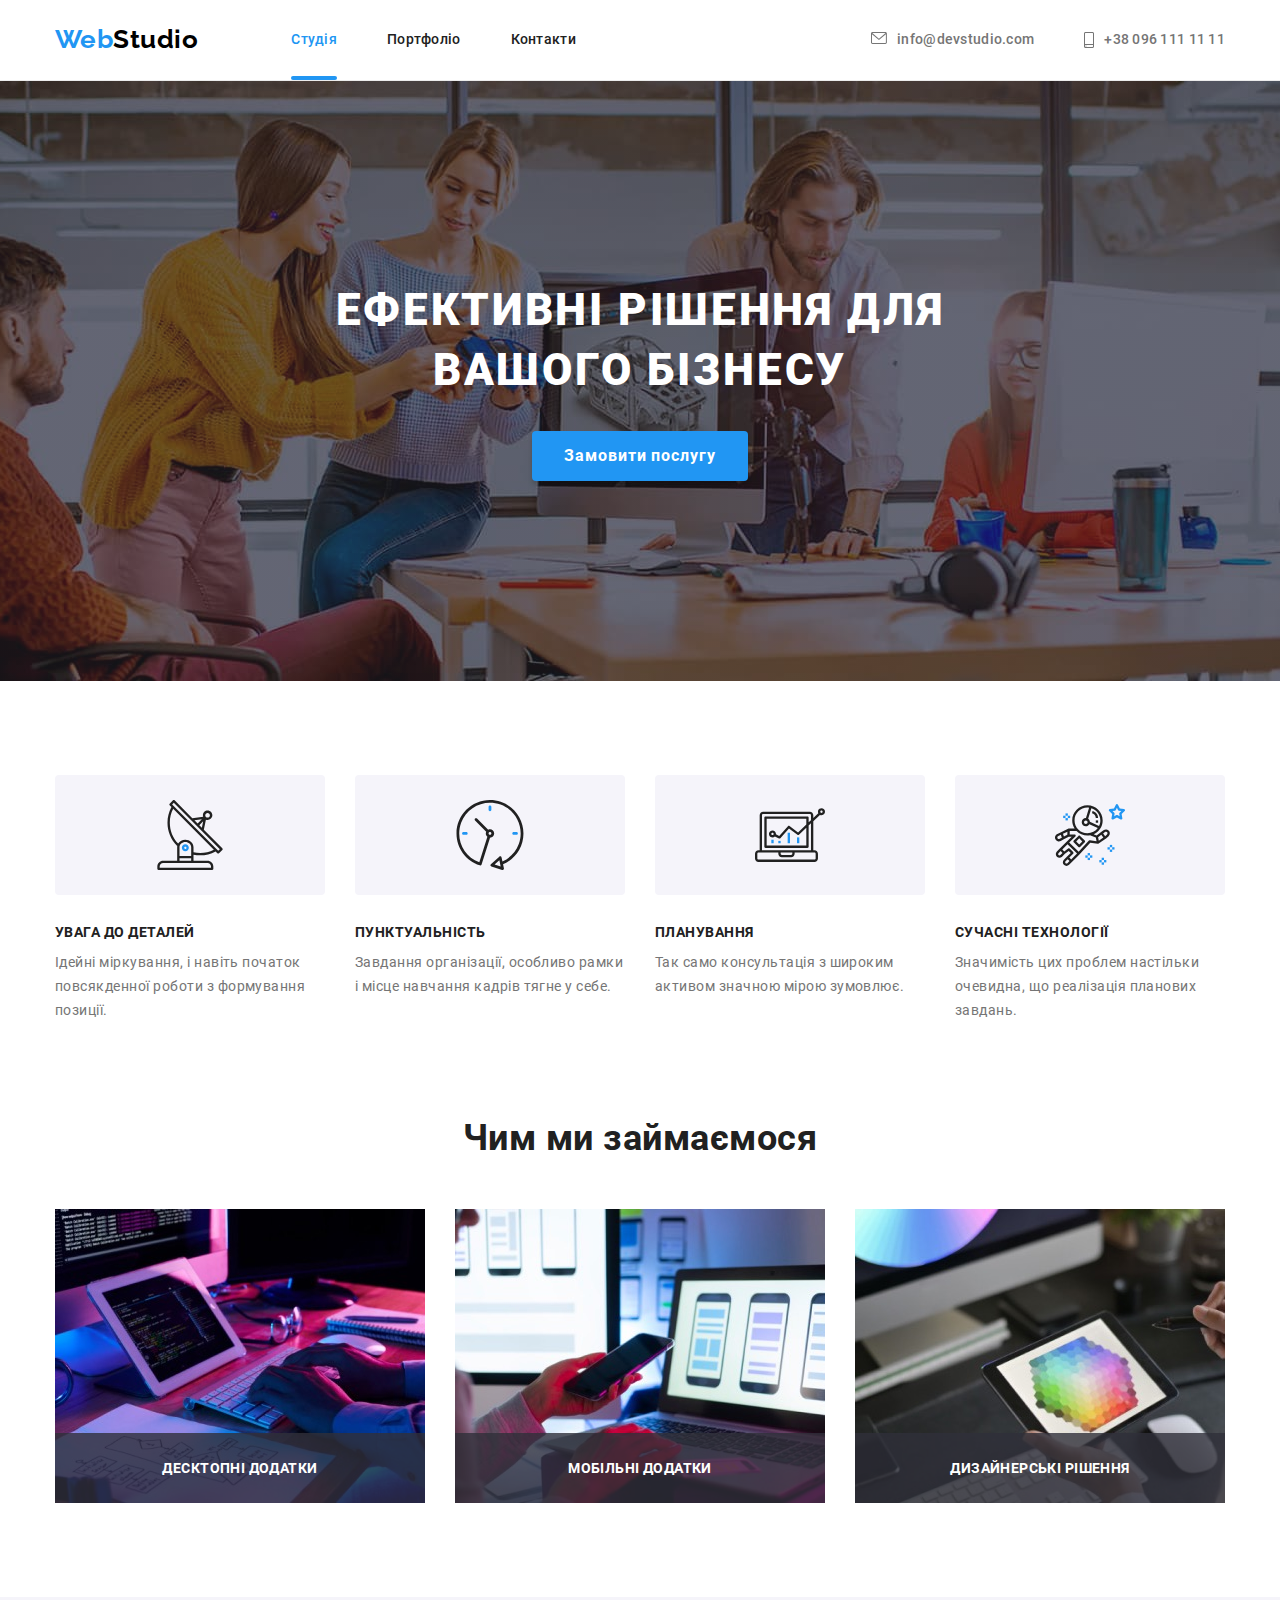
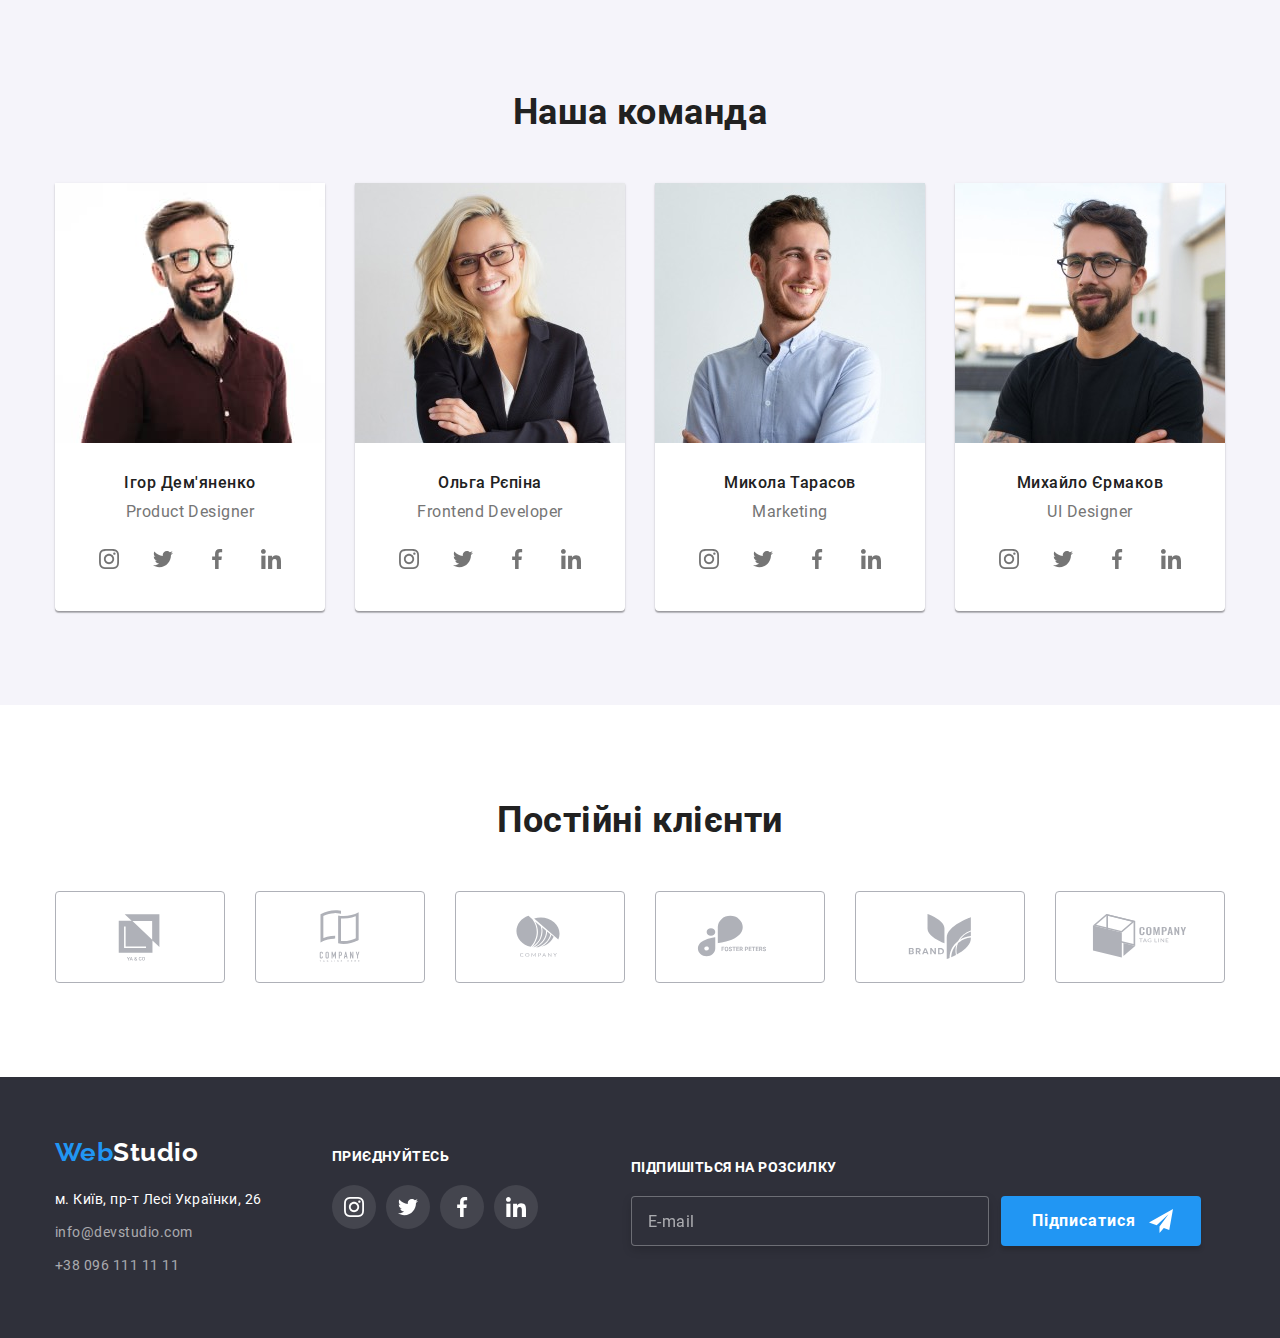
==== commit b9215402: "fonts adding" ====
--- a/index.html
+++ b/index.html
@@ -5,12 +5,6 @@
     <meta http-equiv="X-UA-Compatible" content="IE=edge" />
     <meta name="viewport" content="width=device-width, initial-scale=1.0" />
     <title>Web Studio (Version 2.1)</title>
-    <!-- <link rel="preconnect" href="https://fonts.googleapis.com" />
-    <link rel="preconnect" href="https://fonts.gstatic.com" crossorigin />
-    <link
-      href="https://fonts.googleapis.com/css2?family=Raleway:wght@700&family=Roboto:wght@400;500;700;900&display=swap"
-      rel="stylesheet"
-    /> -->
     <link rel="stylesheet" href="./css/main.min.css"/>
   </head>
 
--- a/css/main.min.css
+++ b/css/main.min.css
@@ -1 +1 @@
-/*! modern-normalize v1.1.0 | MIT License | https://github.com/sindresorhus/modern-normalize */*,::before,::after{-webkit-box-sizing:border-box;box-sizing:border-box}html{line-height:1.15;-webkit-text-size-adjust:100%;-moz-tab-size:4;-o-tab-size:4;tab-size:4}body{margin:0;font-family:system-ui,-apple-system,"Segoe UI",Roboto,Helvetica,Arial,sans-serif,"Apple Color Emoji","Segoe UI Emoji"}hr{height:0;color:inherit}abbr[title]{-webkit-text-decoration:underline dotted;text-decoration:underline dotted}b,strong{font-weight:bolder}code,kbd,samp,pre{font-family:ui-monospace,SFMono-Regular,Consolas,"Liberation Mono",Menlo,monospace;font-size:1em}small{font-size:80%}sub,sup{font-size:75%;line-height:0;position:relative;vertical-align:baseline}sub{bottom:-0.25em}sup{top:-0.5em}table{text-indent:0;border-color:inherit}button,input,optgroup,select,textarea{font-family:inherit;font-size:100%;line-height:1.15;margin:0}button,select{text-transform:none}button,[type=button],[type=reset],[type=submit]{-webkit-appearance:button}::-moz-focus-inner{border-style:none;padding:0}:-moz-focusring{outline:1px dotted ButtonText}:-moz-ui-invalid{box-shadow:none}legend{padding:0}progress{vertical-align:baseline}::-webkit-inner-spin-button,::-webkit-outer-spin-button{height:auto}[type=search]{-webkit-appearance:textfield;outline-offset:-2px}::-webkit-search-decoration{-webkit-appearance:none}::-webkit-file-upload-button{-webkit-appearance:button;font:inherit}summary{display:list-item}img{display:block;max-width:100%;height:auto}h1,h2,h3,h4,h5,h6,p{margin:0;padding:0}.link{text-decoration:none}.portfolio-list,.filter-menu,.social,.team-list,.features-list,.clients-list,.activity-list,.head-contact,.main-nav__list,.social-footer,.address{list-style:none;padding:0;margin:0}.team__title,.features__title,.clients__title,.activity__title{color:#212121;font-weight:700;font-size:36px;line-height:1.17;text-align:center;margin-top:0;margin-bottom:50px}.button-send-form,.hero__button,.subscribe-button{border-radius:4px;padding:10px 32px;color:#fff;background-color:#2196f3;border:none;font-family:inherit;font-weight:700;font-size:16px;line-height:1.87;letter-spacing:.06em;cursor:pointer;display:inline-block;text-align:center;-webkit-box-shadow:0px 4px 4px rgba(0,0,0,.15);box-shadow:0px 4px 4px rgba(0,0,0,.15);-webkit-transition:color 250ms cubic-bezier(0.4, 0, 0.2, 1),background-color 250ms cubic-bezier(0.4, 0, 0.2, 1);transition:color 250ms cubic-bezier(0.4, 0, 0.2, 1),background-color 250ms cubic-bezier(0.4, 0, 0.2, 1)}.button-send-form:hover,.hero__button:hover,.subscribe-button:hover,.button-send-form:focus,.hero__button:focus,.subscribe-button:focus{color:#fff;background-color:#188ce8}.portfolio__title--hidden,.social__link--hidden,.close-button--hidden,.features__title--hidden,.client-card--hidden,.social-footer__link--hidden{position:absolute;white-space:nowrap;width:1px;height:1px;overflow:hidden;border:0;padding:0;clip:rect(0 0 0 0);-webkit-clip-path:inset(50%);clip-path:inset(50%);margin:-1px}body{background-color:#fff;color:#757575;font-family:"Roboto",sans-serif;letter-spacing:.03em}.container{margin:0 auto;width:1200px;padding-left:15px;padding-right:15px}.footer{padding-top:60px;padding-bottom:60px;background-color:#2f303a}.footer-container{display:-webkit-box;display:-ms-flexbox;display:flex}.address-content{padding-top:20px}.address__line{margin-bottom:9px}.address__line:last-child{margin-bottom:0}.address__link{color:rgba(255,255,255,.6);font-style:normal;font-size:14px;line-height:1.71;text-decoration:none;-webkit-transition:color 250ms cubic-bezier(0.4, 0, 0.2, 1);transition:color 250ms cubic-bezier(0.4, 0, 0.2, 1)}.address__link--white{color:#fff}.address__link:hover,.address__link:focus{color:#2196f3}.second-column{padding-top:12px;padding-left:70px;margin-right:93px}.second-column__title{font-weight:700;font-size:14px;line-height:1.14;letter-spacing:.03em;text-transform:uppercase;color:#fff;margin-bottom:20px}.social-footer{display:-webkit-box;display:-ms-flexbox;display:flex;gap:10px}.social-footer__link{display:-webkit-box;display:-ms-flexbox;display:flex;width:44px;height:44px;-webkit-box-align:center;-ms-flex-align:center;align-items:center;-webkit-box-pack:center;-ms-flex-pack:center;justify-content:center;border-radius:50%;background-color:rgba(255,255,255,.1);color:#fff;text-decoration:none;-webkit-transition:background-color 250ms cubic-bezier(0.4, 0, 0.2, 1);transition:background-color 250ms cubic-bezier(0.4, 0, 0.2, 1)}.social-footer__link:hover,.social-footer__link:focus{background-color:#2196f3}.social-footer__icon{width:20px;height:20px;fill:currentColor}.subscribe-form__label{display:block;font-weight:700;font-size:14px;line-height:1.14;letter-spacing:.03em;text-transform:uppercase;color:#fff;margin-bottom:20px;padding-top:23px}.subscribe-form__field{width:358px;height:50px;border:1px solid rgba(255,255,255,.3);-webkit-filter:drop-shadow(0px 4px 4px rgba(0, 0, 0, 0.15));filter:drop-shadow(0px 4px 4px rgba(0, 0, 0, 0.15));border-radius:4px;outline:none;padding:15px 16px;margin-right:12px;background-color:#2f303a;color:#fff}.subscribe-form__field::-webkit-input-placeholder{font-weight:400;font-size:16px;line-height:1.25;letter-spacing:.03em;color:rgba(255,255,255,.6)}.subscribe-form__field::-moz-placeholder{font-weight:400;font-size:16px;line-height:1.25;letter-spacing:.03em;color:rgba(255,255,255,.6)}.subscribe-form__field:-ms-input-placeholder{font-weight:400;font-size:16px;line-height:1.25;letter-spacing:.03em;color:rgba(255,255,255,.6)}.subscribe-form__field::-ms-input-placeholder{font-weight:400;font-size:16px;line-height:1.25;letter-spacing:.03em;color:rgba(255,255,255,.6)}.subscribe-form__field::placeholder{font-weight:400;font-size:16px;line-height:1.25;letter-spacing:.03em;color:rgba(255,255,255,.6)}.subscribe-button{position:absolute;min-width:200px;min-height:50px;padding:10px 62px 10px 28px}.subscribe-button__icon{position:absolute;top:13px;right:28px;width:24px;height:24px;fill:#fff}.header{background-color:#fff;border-bottom:1px solid #ececec}.header-content{display:-webkit-box;display:-ms-flexbox;display:flex;-webkit-box-align:center;-ms-flex-align:center;align-items:center;-webkit-box-pack:justify;-ms-flex-pack:justify;justify-content:space-between}.main-nav{display:-webkit-box;display:-ms-flexbox;display:flex;-webkit-box-align:center;-ms-flex-align:center;align-items:center}.main-nav__list{display:-webkit-box;display:-ms-flexbox;display:flex;margin-left:93px}.main-nav__item:not(:last-child){margin-right:50px}.main-nav__link{position:relative;display:block;padding-top:32px;padding-bottom:32px;text-decoration:none;color:#212121;font-weight:500;font-size:14px;line-height:1.14;letter-spacing:.02em;-webkit-transition-property:color;transition-property:color;-webkit-transition-duration:250ms;transition-duration:250ms;-webkit-transition-timing-function:cubic-bezier(0.4, 0, 0.2, 1);transition-timing-function:cubic-bezier(0.4, 0, 0.2, 1)}.main-nav__link:hover,.main-nav__link:focus{color:#2196f3}.main-nav__link--current{color:#2196f3}.main-nav__link--current::after{content:"";position:absolute;bottom:0;left:0;width:100%;height:4px;background:#2196f3;border-radius:2px}.head-contact{display:-webkit-box;display:-ms-flexbox;display:flex;-webkit-box-align:center;-ms-flex-align:center;align-items:center;margin-left:auto;gap:50px}.head-contact__link{display:-webkit-box;display:-ms-flexbox;display:flex;padding-top:32px;padding-bottom:32px;color:#757575;font-weight:500;font-size:14px;line-height:1.14;letter-spacing:.02em;text-decoration:none;-webkit-transition-property:color;transition-property:color;-webkit-transition-duration:250ms;transition-duration:250ms;-webkit-transition-timing-function:cubic-bezier(0.4, 0, 0.2, 1);transition-timing-function:cubic-bezier(0.4, 0, 0.2, 1)}.head-contact__link:hover,.head-contact__link:focus{color:#2196f3}.head-contact__icon{margin-right:10px;fill:currentColor}.logo{color:#000;font-family:"Raleway",sans-serif;font-weight:700;font-size:26px;line-height:1.19;text-decoration:none}.logo__web{color:#2196f3}.main-nav__logo{display:block;padding-top:24px;padding-bottom:25px}.footer__logo{color:#fff;padding-top:0;padding-bottom:0}.activity{padding-bottom:94px}.activity-list{display:-webkit-box;display:-ms-flexbox;display:flex;gap:30px}.activity-card{position:relative}.activity-card__description{position:absolute;left:0;bottom:0;padding-top:27px;padding-bottom:27px;width:100%;height:70px;background:rgba(47,48,58,.8);color:#fff;font-weight:700;font-size:14px;line-height:16px;text-align:center;letter-spacing:.03em;text-transform:uppercase}.clients{padding-top:94px;padding-bottom:94px}.clients-list{display:-webkit-box;display:-ms-flexbox;display:flex;gap:30px}.client-card__link{display:-webkit-box;display:-ms-flexbox;display:flex;width:170px;height:92px;border:1px solid #afb1b8;border-radius:4px;-webkit-box-align:center;-ms-flex-align:center;align-items:center;-webkit-box-pack:center;-ms-flex-pack:center;justify-content:center;cursor:pointer;color:#afb1b8;-webkit-transition:color 250ms cubic-bezier(0.4, 0, 0.2, 1),border-color 250ms cubic-bezier(0.4, 0, 0.2, 1);transition:color 250ms cubic-bezier(0.4, 0, 0.2, 1),border-color 250ms cubic-bezier(0.4, 0, 0.2, 1)}.client-card__link:hover,.client-card__link:focus{border-color:#2196f3;color:#2196f3}.client-card__icon{width:106px;height:60px;fill:currentColor}.features{padding-top:94px;padding-bottom:94px}.features-list{display:-webkit-box;display:-ms-flexbox;display:flex;gap:30px}.features-card__image{display:-webkit-box;display:-ms-flexbox;display:flex;width:270px;height:120px;background-color:#f5f4fa;-webkit-box-align:center;-ms-flex-align:center;align-items:center;-webkit-box-pack:center;-ms-flex-pack:center;justify-content:center;margin-bottom:30px;border-radius:4px}.features-card__icon{width:70px;height:70px}.features-card__title{color:#212121;font-weight:700;font-size:14px;line-height:1.14;text-transform:uppercase;margin-top:0;margin-bottom:10px;width:270px}.features-card__description{font-size:14px;line-height:1.71;margin-top:0;margin-bottom:0;width:270px}.hero{padding-top:200px;padding-bottom:200px;max-width:1600px;height:600px;margin-left:auto;margin-right:auto;background-image:-webkit-gradient(linear, left top, right top, from(rgba(47, 48, 58, 0.4)), to(rgba(47, 48, 58, 0.4))),url("../images/hero-image.jpg");background-image:linear-gradient(to right, rgba(47, 48, 58, 0.4), rgba(47, 48, 58, 0.4)),url("../images/hero-image.jpg");background-repeat:no-repeat;background-position:center;background-size:cover;background-color:#c4c4c4;text-align:center}.hero__title{max-width:696px;margin-top:0;margin-bottom:30px;margin-left:auto;margin-right:auto;color:#fff;font-weight:900;font-size:44px;line-height:1.36;letter-spacing:.06em;text-transform:uppercase;text-align:center}.hero__button{min-width:216px}.backdrop{position:fixed;top:0;left:0;width:100%;height:100%;background-color:rgba(0,0,0,.2);opacity:1;-webkit-transition:opacity 250ms cubic-bezier(0.4, 0, 0.2, 1),visibility 250ms cubic-bezier(0.4, 0, 0.2, 1);transition:opacity 250ms cubic-bezier(0.4, 0, 0.2, 1),visibility 250ms cubic-bezier(0.4, 0, 0.2, 1)}.backdrop--hidden{opacity:0;visibility:hidden;pointer-events:none}.modal{position:absolute;display:-webkit-box;display:-ms-flexbox;display:flex;top:50%;left:50%;-webkit-transform:translate(-50%, -50%) scale(1);transform:translate(-50%, -50%) scale(1);width:528px;height:581px;background-color:#fff;-webkit-box-shadow:0px 1px 3px rgba(0,0,0,.12),0px 1px 1px rgba(0,0,0,.14),0px 2px 1px rgba(0,0,0,.2);box-shadow:0px 1px 3px rgba(0,0,0,.12),0px 1px 1px rgba(0,0,0,.14),0px 2px 1px rgba(0,0,0,.2);border-radius:4px;-webkit-transition:-webkit-transform 250ms cubic-bezier(0.4, 0, 0.2, 1);transition:-webkit-transform 250ms cubic-bezier(0.4, 0, 0.2, 1);transition:transform 250ms cubic-bezier(0.4, 0, 0.2, 1);transition:transform 250ms cubic-bezier(0.4, 0, 0.2, 1), -webkit-transform 250ms cubic-bezier(0.4, 0, 0.2, 1)}.backdrop--hidden .modal{-webkit-transform:translate(-50%, -50%) scale(1.1);transform:translate(-50%, -50%) scale(1.1)}.close-button{position:absolute;top:8px;right:8px;display:-webkit-box;display:-ms-flexbox;display:flex;width:30px;height:30px;-webkit-box-align:center;-ms-flex-align:center;align-items:center;-webkit-box-pack:center;-ms-flex-pack:center;justify-content:center;border-radius:50%;background:#fff;border:1px solid rgba(0,0,0,.1);cursor:pointer}.close-button__icon{width:18px;height:18px;color:currentColor;-webkit-transition:fill 250ms cubic-bezier(0.4, 0, 0.2, 1);transition:fill 250ms cubic-bezier(0.4, 0, 0.2, 1)}.close-button:hover .close-button__icon{fill:#2196f3}.request-form{display:-webkit-box;display:-ms-flexbox;display:flex;-webkit-box-orient:vertical;-webkit-box-direction:normal;-ms-flex-direction:column;flex-direction:column;-webkit-box-pack:center;-ms-flex-pack:center;justify-content:center;-webkit-box-align:center;-ms-flex-align:center;align-items:center;width:528px;height:581px;padding:40px}.request-form__title{font-weight:700;font-size:20px;line-height:1.15;text-align:center;letter-spacing:.03em;color:#212121;margin-bottom:12px}.request-form__field{position:relative;display:-webkit-box;display:-ms-flexbox;display:flex;-webkit-box-orient:vertical;-webkit-box-direction:normal;-ms-flex-direction:column;flex-direction:column;margin-bottom:10px}.request-form__field-textarea{margin-bottom:20px}.request-form__label{margin-bottom:4px;font-weight:400;font-size:12px;line-height:1.16;letter-spacing:.01em;color:#757575}.request-form__input{margin:0;width:448px;height:40px;padding:12px 12px 12px 42px;border:1px solid rgba(33,33,33,.2);border-radius:4px;outline:none;-webkit-transition:border-color 250ms cubic-bezier(0.4, 0, 0.2, 1);transition:border-color 250ms cubic-bezier(0.4, 0, 0.2, 1)}.request-form__input-textarea{resize:none;width:448px;height:120px;padding:12px 16px}.request-form__input:hover,.request-form__input:focus{cursor:pointer;border-color:#2196f3}.request-form__input::-webkit-input-placeholder{font-weight:400;font-size:12px;line-height:1.16;letter-spacing:.01em;color:rgba(117,117,117,.5)}.request-form__input::-moz-placeholder{font-weight:400;font-size:12px;line-height:1.16;letter-spacing:.01em;color:rgba(117,117,117,.5)}.request-form__input:-ms-input-placeholder{font-weight:400;font-size:12px;line-height:1.16;letter-spacing:.01em;color:rgba(117,117,117,.5)}.request-form__input::-ms-input-placeholder{font-weight:400;font-size:12px;line-height:1.16;letter-spacing:.01em;color:rgba(117,117,117,.5)}.request-form__input::placeholder{font-weight:400;font-size:12px;line-height:1.16;letter-spacing:.01em;color:rgba(117,117,117,.5)}.request-form__icon{position:absolute;display:block;width:18px;height:18px;left:12px;bottom:11px;color:currentColor;-webkit-transition:fill 250ms cubic-bezier(0.4, 0, 0.2, 1);transition:fill 250ms cubic-bezier(0.4, 0, 0.2, 1)}.request-form__input:focus~.request-form__icon{fill:#2196f3}.policy{position:relative;margin-bottom:30px;display:-webkit-box;display:-ms-flexbox;display:flex;-webkit-box-pack:center;-ms-flex-pack:center;justify-content:center;-webkit-box-align:center;-ms-flex-align:center;align-items:center;color:#757575;font-weight:400;font-size:14px;line-height:1.71;letter-spacing:.03em;cursor:pointer}.policy__terms{color:#2196f3}.policy__checkbox{-webkit-appearance:none;-moz-appearance:none;appearance:none;position:absolute}.policy__icon{display:-webkit-box;display:-ms-flexbox;display:flex;margin-right:8px;width:16px;height:15px;border-radius:2px;border:solid 2px #212121;-webkit-transition:border-color 250ms cubic-bezier(0.4, 0, 0.2, 1);transition:border-color 250ms cubic-bezier(0.4, 0, 0.2, 1)}.policy__checkbox:checked+.policy__icon{background-color:#2196f3;border-color:#2196f3;background-image:url(../images/check.svg);background-size:contain;background-origin:border-box}.button-send-form{padding:10px 52px;min-width:200px}.team{padding-top:94px;padding-bottom:94px;background-color:#f5f4fa}.team-list{display:-webkit-box;display:-ms-flexbox;display:flex;-webkit-box-pack:center;-ms-flex-pack:center;justify-content:center;gap:30px}.member-card{background-color:#fff;-webkit-box-shadow:0px 1px 3px rgba(0,0,0,.12),0px 1px 1px rgba(0,0,0,.14),0px 2px 1px rgba(0,0,0,.2);box-shadow:0px 1px 3px rgba(0,0,0,.12),0px 1px 1px rgba(0,0,0,.14),0px 2px 1px rgba(0,0,0,.2);border-radius:0px 0px 4px 4px}.member-card__details{padding-top:30px;padding-bottom:30px;text-align:center}.member-card__name{margin-bottom:10px;color:#212121;font-weight:500;font-size:16px;line-height:1.19;letter-spacing:.03em}.member-card__position{font-size:16px;line-height:1.19;text-align:center;margin-bottom:16px}.social{display:-webkit-box;display:-ms-flexbox;display:flex;padding-left:32px;padding-right:32px;gap:10px}.social__icon{width:20px;height:20px;fill:currentColor}.social__link{display:-webkit-box;display:-ms-flexbox;display:flex;width:44px;height:44px;-webkit-box-align:center;-ms-flex-align:center;align-items:center;-webkit-box-pack:center;-ms-flex-pack:center;justify-content:center;color:var(--social-icon-color);border-radius:50%;text-decoration:none;-webkit-transition:color 250ms cubic-bezier(0.4, 0, 0.2, 1),background-color 250ms cubic-bezier(0.4, 0, 0.2, 1);transition:color 250ms cubic-bezier(0.4, 0, 0.2, 1),background-color 250ms cubic-bezier(0.4, 0, 0.2, 1)}.social__link:hover,.social__link:focus{background-color:#2196f3;color:#fff}.portfolio{padding-top:94px;padding-bottom:94px;background-color:#fff}.filter-menu{display:-webkit-box;display:-ms-flexbox;display:flex;margin-bottom:50px;gap:8px;-webkit-box-pack:center;-ms-flex-pack:center;justify-content:center}.filter-menu__button{display:inline-block;text-align:center;border-radius:4px;padding:6px 22px;color:#212121;background-color:#f5f4fa;border-color:rgba(0,0,0,0);font-family:inherit;font-weight:500;font-size:16px;line-height:1.62;text-align:center;cursor:pointer;-webkit-transition:color 250ms cubic-bezier(0.4, 0, 0.2, 1),background-color 250ms cubic-bezier(0.4, 0, 0.2, 1),-webkit-box-shadow 250ms cubic-bezier(0.4, 0, 0.2, 1);transition:color 250ms cubic-bezier(0.4, 0, 0.2, 1),background-color 250ms cubic-bezier(0.4, 0, 0.2, 1),-webkit-box-shadow 250ms cubic-bezier(0.4, 0, 0.2, 1);transition:color 250ms cubic-bezier(0.4, 0, 0.2, 1),background-color 250ms cubic-bezier(0.4, 0, 0.2, 1),box-shadow 250ms cubic-bezier(0.4, 0, 0.2, 1);transition:color 250ms cubic-bezier(0.4, 0, 0.2, 1),background-color 250ms cubic-bezier(0.4, 0, 0.2, 1),box-shadow 250ms cubic-bezier(0.4, 0, 0.2, 1),-webkit-box-shadow 250ms cubic-bezier(0.4, 0, 0.2, 1)}.filter-menu__button:hover,.filter-menu__button:focus{color:#fff;background-color:#2196f3;-webkit-box-shadow:0px 3px 1px rgba(0,0,0,.1),0px 1px 2px rgba(0,0,0,.08),0px 2px 2px rgba(0,0,0,.12);box-shadow:0px 3px 1px rgba(0,0,0,.1),0px 1px 2px rgba(0,0,0,.08),0px 2px 2px rgba(0,0,0,.12)}.portfolio-list{display:-webkit-box;display:-ms-flexbox;display:flex;-ms-flex-wrap:wrap;flex-wrap:wrap}.portfolio-card{background-color:#fff;width:370px;margin-right:30px;margin-bottom:30px;border:1px solid #eee;-webkit-transition:-webkit-box-shadow 250ms cubic-bezier(0.4, 0, 0.2, 1);transition:-webkit-box-shadow 250ms cubic-bezier(0.4, 0, 0.2, 1);transition:box-shadow 250ms cubic-bezier(0.4, 0, 0.2, 1);transition:box-shadow 250ms cubic-bezier(0.4, 0, 0.2, 1), -webkit-box-shadow 250ms cubic-bezier(0.4, 0, 0.2, 1)}.portfolio-card:hover,.portfolio-card:focus{-webkit-box-shadow:0px 1px 1px rgba(0,0,0,.12),0px 4px 4px rgba(0,0,0,.06),1px 4px 6px rgba(0,0,0,.16);box-shadow:0px 1px 1px rgba(0,0,0,.12),0px 4px 4px rgba(0,0,0,.06),1px 4px 6px rgba(0,0,0,.16)}.portfolio-card:nth-child(3n){margin-right:0}.portfolio-card:nth-last-child(-n+3){margin-bottom:0}.portfolio-card__link{text-decoration:none}.portfolio-card__content{position:relative;overflow:hidden}.portfolio-card__description{position:absolute;top:0;left:0;-webkit-transform:translateY(100%);transform:translateY(100%);width:100%;height:100%;padding:64px 24px;font-weight:400;font-size:18px;line-height:1.56;letter-spacing:.03em;color:#fff;background-color:rgba(33,150,243,.9);-webkit-transition:-webkit-transform 250ms cubic-bezier(0.4, 0, 0.2, 1);transition:-webkit-transform 250ms cubic-bezier(0.4, 0, 0.2, 1);transition:transform 250ms cubic-bezier(0.4, 0, 0.2, 1);transition:transform 250ms cubic-bezier(0.4, 0, 0.2, 1), -webkit-transform 250ms cubic-bezier(0.4, 0, 0.2, 1)}.portfolio-card:hover .portfolio-card__description,.portfolio-card:focus .portfolio-card__description{-webkit-transform:translateY(0);transform:translateY(0)}.portfolio-card__text{padding:20px 24px}.portfolio-card__title{min-width:322px;margin-bottom:4px;color:#212121;font-weight:700;font-size:18px;line-height:2;letter-spacing:.06em}.portfolio-card__category{min-width:322px;color:#757575;font-weight:400;font-size:16px;line-height:1.88}/*# sourceMappingURL=main.min.css.map */+@font-face{font-family:"Raleway";font-style:normal;font-weight:700;src:url("../fonts/raleway-v28-latin-700.eot");src:local(""),url("../fonts/raleway-v28-latin-700.eot?#iefix") format("embedded-opentype"),url("../fonts/raleway-v28-latin-700.woff2") format("woff2"),url("../fonts/raleway-v28-latin-700.woff") format("woff"),url("../fonts/raleway-v28-latin-700.ttf") format("truetype"),url("../fonts/raleway-v28-latin-700.svg#Raleway") format("svg")}@font-face{font-family:"Roboto";font-style:normal;font-weight:400;src:url("../fonts/roboto-v30-cyrillic-regular.eot");src:local(""),url("../fonts/roboto-v30-cyrillic-regular.eot?#iefix") format("embedded-opentype"),url("../fonts/roboto-v30-cyrillic-regular.woff2") format("woff2"),url("../fonts/roboto-v30-cyrillic-regular.woff") format("woff"),url("../fonts/roboto-v30-cyrillic-regular.ttf") format("truetype"),url("../fonts/roboto-v30-cyrillic-regular.svg#Roboto") format("svg")}@font-face{font-family:"Roboto";font-style:normal;font-weight:500;src:url("../fonts/roboto-v30-cyrillic-500.eot");src:local(""),url("../fonts/roboto-v30-cyrillic-500.eot?#iefix") format("embedded-opentype"),url("../fonts/roboto-v30-cyrillic-500.woff2") format("woff2"),url("../fonts/roboto-v30-cyrillic-500.woff") format("woff"),url("../fonts/roboto-v30-cyrillic-500.ttf") format("truetype"),url("../fonts/roboto-v30-cyrillic-500.svg#Roboto") format("svg")}@font-face{font-family:"Roboto";font-style:normal;font-weight:700;src:url("../fonts/roboto-v30-cyrillic-700.eot");src:local(""),url("../fonts/roboto-v30-cyrillic-700.eot?#iefix") format("embedded-opentype"),url("../fonts/roboto-v30-cyrillic-700.woff2") format("woff2"),url("../fonts/roboto-v30-cyrillic-700.woff") format("woff"),url("../fonts/roboto-v30-cyrillic-700.ttf") format("truetype"),url("../fonts/roboto-v30-cyrillic-700.svg#Roboto") format("svg")}@font-face{font-family:"Roboto";font-style:normal;font-weight:900;src:url("../fonts/roboto-v30-cyrillic-900.eot");src:local(""),url("../fonts/roboto-v30-cyrillic-900.eot?#iefix") format("embedded-opentype"),url("../fonts/roboto-v30-cyrillic-900.woff2") format("woff2"),url("../fonts/roboto-v30-cyrillic-900.woff") format("woff"),url("../fonts/roboto-v30-cyrillic-900.ttf") format("truetype"),url("../fonts/roboto-v30-cyrillic-900.svg#Roboto") format("svg")}/*! modern-normalize v1.1.0 | MIT License | https://github.com/sindresorhus/modern-normalize */*,::before,::after{-webkit-box-sizing:border-box;box-sizing:border-box}html{line-height:1.15;-webkit-text-size-adjust:100%;-moz-tab-size:4;-o-tab-size:4;tab-size:4}body{margin:0;font-family:system-ui,-apple-system,"Segoe UI",Roboto,Helvetica,Arial,sans-serif,"Apple Color Emoji","Segoe UI Emoji"}hr{height:0;color:inherit}abbr[title]{-webkit-text-decoration:underline dotted;text-decoration:underline dotted}b,strong{font-weight:bolder}code,kbd,samp,pre{font-family:ui-monospace,SFMono-Regular,Consolas,"Liberation Mono",Menlo,monospace;font-size:1em}small{font-size:80%}sub,sup{font-size:75%;line-height:0;position:relative;vertical-align:baseline}sub{bottom:-0.25em}sup{top:-0.5em}table{text-indent:0;border-color:inherit}button,input,optgroup,select,textarea{font-family:inherit;font-size:100%;line-height:1.15;margin:0}button,select{text-transform:none}button,[type=button],[type=reset],[type=submit]{-webkit-appearance:button}::-moz-focus-inner{border-style:none;padding:0}:-moz-focusring{outline:1px dotted ButtonText}:-moz-ui-invalid{box-shadow:none}legend{padding:0}progress{vertical-align:baseline}::-webkit-inner-spin-button,::-webkit-outer-spin-button{height:auto}[type=search]{-webkit-appearance:textfield;outline-offset:-2px}::-webkit-search-decoration{-webkit-appearance:none}::-webkit-file-upload-button{-webkit-appearance:button;font:inherit}summary{display:list-item}img{display:block;max-width:100%;height:auto}h1,h2,h3,h4,h5,h6,p{margin:0;padding:0}.link{text-decoration:none}.portfolio-list,.filter-menu,.social,.team-list,.features-list,.clients-list,.activity-list,.head-contact,.main-nav__list,.social-footer,.address{list-style:none;padding:0;margin:0}.team__title,.features__title,.clients__title,.activity__title{color:#212121;font-weight:700;font-size:36px;line-height:1.17;text-align:center;margin-top:0;margin-bottom:50px}.button-send-form,.hero__button,.subscribe-button{border-radius:4px;padding:10px 32px;color:#fff;background-color:#2196f3;border:none;font-family:inherit;font-weight:700;font-size:16px;line-height:1.87;letter-spacing:.06em;cursor:pointer;display:inline-block;text-align:center;-webkit-box-shadow:0px 4px 4px rgba(0,0,0,.15);box-shadow:0px 4px 4px rgba(0,0,0,.15);-webkit-transition:color 250ms cubic-bezier(0.4, 0, 0.2, 1),background-color 250ms cubic-bezier(0.4, 0, 0.2, 1);transition:color 250ms cubic-bezier(0.4, 0, 0.2, 1),background-color 250ms cubic-bezier(0.4, 0, 0.2, 1)}.button-send-form:hover,.hero__button:hover,.subscribe-button:hover,.button-send-form:focus,.hero__button:focus,.subscribe-button:focus{color:#fff;background-color:#188ce8}.portfolio__title--hidden,.social__link--hidden,.close-button--hidden,.features__title--hidden,.client-card--hidden,.social-footer__link--hidden{position:absolute;white-space:nowrap;width:1px;height:1px;overflow:hidden;border:0;padding:0;clip:rect(0 0 0 0);-webkit-clip-path:inset(50%);clip-path:inset(50%);margin:-1px}body{background-color:#fff;color:#757575;font-family:"Roboto",sans-serif;letter-spacing:.03em}.container{margin:0 auto;width:1200px;padding-left:15px;padding-right:15px}.footer{padding-top:60px;padding-bottom:60px;background-color:#2f303a}.footer-container{display:-webkit-box;display:-ms-flexbox;display:flex}.address-content{padding-top:20px}.address__line{margin-bottom:9px}.address__line:last-child{margin-bottom:0}.address__link{color:rgba(255,255,255,.6);font-style:normal;font-size:14px;line-height:1.71;text-decoration:none;-webkit-transition:color 250ms cubic-bezier(0.4, 0, 0.2, 1);transition:color 250ms cubic-bezier(0.4, 0, 0.2, 1)}.address__link--white{color:#fff}.address__link:hover,.address__link:focus{color:#2196f3}.second-column{padding-top:12px;padding-left:70px;margin-right:93px}.second-column__title{font-weight:700;font-size:14px;line-height:1.14;letter-spacing:.03em;text-transform:uppercase;color:#fff;margin-bottom:20px}.social-footer{display:-webkit-box;display:-ms-flexbox;display:flex;gap:10px}.social-footer__link{display:-webkit-box;display:-ms-flexbox;display:flex;width:44px;height:44px;-webkit-box-align:center;-ms-flex-align:center;align-items:center;-webkit-box-pack:center;-ms-flex-pack:center;justify-content:center;border-radius:50%;background-color:rgba(255,255,255,.1);color:#fff;text-decoration:none;-webkit-transition:background-color 250ms cubic-bezier(0.4, 0, 0.2, 1);transition:background-color 250ms cubic-bezier(0.4, 0, 0.2, 1)}.social-footer__link:hover,.social-footer__link:focus{background-color:#2196f3}.social-footer__icon{width:20px;height:20px;fill:currentColor}.subscribe-form__label{display:block;font-weight:700;font-size:14px;line-height:1.14;letter-spacing:.03em;text-transform:uppercase;color:#fff;margin-bottom:20px;padding-top:23px}.subscribe-form__field{width:358px;height:50px;border:1px solid rgba(255,255,255,.3);-webkit-filter:drop-shadow(0px 4px 4px rgba(0, 0, 0, 0.15));filter:drop-shadow(0px 4px 4px rgba(0, 0, 0, 0.15));border-radius:4px;outline:none;padding:15px 16px;margin-right:12px;background-color:#2f303a;color:#fff}.subscribe-form__field::-webkit-input-placeholder{font-weight:400;font-size:16px;line-height:1.25;letter-spacing:.03em;color:rgba(255,255,255,.6)}.subscribe-form__field::-moz-placeholder{font-weight:400;font-size:16px;line-height:1.25;letter-spacing:.03em;color:rgba(255,255,255,.6)}.subscribe-form__field:-ms-input-placeholder{font-weight:400;font-size:16px;line-height:1.25;letter-spacing:.03em;color:rgba(255,255,255,.6)}.subscribe-form__field::-ms-input-placeholder{font-weight:400;font-size:16px;line-height:1.25;letter-spacing:.03em;color:rgba(255,255,255,.6)}.subscribe-form__field::placeholder{font-weight:400;font-size:16px;line-height:1.25;letter-spacing:.03em;color:rgba(255,255,255,.6)}.subscribe-button{position:absolute;min-width:200px;min-height:50px;padding:10px 62px 10px 28px}.subscribe-button__icon{position:absolute;top:13px;right:28px;width:24px;height:24px;fill:#fff}.header{background-color:#fff;border-bottom:1px solid #ececec}.header-content{display:-webkit-box;display:-ms-flexbox;display:flex;-webkit-box-align:center;-ms-flex-align:center;align-items:center;-webkit-box-pack:justify;-ms-flex-pack:justify;justify-content:space-between}.main-nav{display:-webkit-box;display:-ms-flexbox;display:flex;-webkit-box-align:center;-ms-flex-align:center;align-items:center}.main-nav__list{display:-webkit-box;display:-ms-flexbox;display:flex;margin-left:93px}.main-nav__item:not(:last-child){margin-right:50px}.main-nav__link{position:relative;display:block;padding-top:32px;padding-bottom:32px;text-decoration:none;color:#212121;font-weight:500;font-size:14px;line-height:1.14;letter-spacing:.02em;-webkit-transition-property:color;transition-property:color;-webkit-transition-duration:250ms;transition-duration:250ms;-webkit-transition-timing-function:cubic-bezier(0.4, 0, 0.2, 1);transition-timing-function:cubic-bezier(0.4, 0, 0.2, 1)}.main-nav__link:hover,.main-nav__link:focus{color:#2196f3}.main-nav__link--current{color:#2196f3}.main-nav__link--current::after{content:"";position:absolute;bottom:0;left:0;width:100%;height:4px;background:#2196f3;border-radius:2px}.head-contact{display:-webkit-box;display:-ms-flexbox;display:flex;-webkit-box-align:center;-ms-flex-align:center;align-items:center;margin-left:auto;gap:50px}.head-contact__link{display:-webkit-box;display:-ms-flexbox;display:flex;padding-top:32px;padding-bottom:32px;color:#757575;font-weight:500;font-size:14px;line-height:1.14;letter-spacing:.02em;text-decoration:none;-webkit-transition-property:color;transition-property:color;-webkit-transition-duration:250ms;transition-duration:250ms;-webkit-transition-timing-function:cubic-bezier(0.4, 0, 0.2, 1);transition-timing-function:cubic-bezier(0.4, 0, 0.2, 1)}.head-contact__link:hover,.head-contact__link:focus{color:#2196f3}.head-contact__icon{margin-right:10px;fill:currentColor}.logo{color:#000;font-family:"Raleway",sans-serif;font-weight:700;font-size:26px;line-height:1.19;text-decoration:none}.logo__web{color:#2196f3}.main-nav__logo{display:block;padding-top:24px;padding-bottom:25px}.footer__logo{color:#fff;padding-top:0;padding-bottom:0}.activity{padding-bottom:94px}.activity-list{display:-webkit-box;display:-ms-flexbox;display:flex;gap:30px}.activity-card{position:relative}.activity-card__description{position:absolute;left:0;bottom:0;padding-top:27px;padding-bottom:27px;width:100%;height:70px;background:rgba(47,48,58,.8);color:#fff;font-weight:700;font-size:14px;line-height:16px;text-align:center;letter-spacing:.03em;text-transform:uppercase}.clients{padding-top:94px;padding-bottom:94px}.clients-list{display:-webkit-box;display:-ms-flexbox;display:flex;gap:30px}.client-card__link{display:-webkit-box;display:-ms-flexbox;display:flex;width:170px;height:92px;border:1px solid #afb1b8;border-radius:4px;-webkit-box-align:center;-ms-flex-align:center;align-items:center;-webkit-box-pack:center;-ms-flex-pack:center;justify-content:center;cursor:pointer;color:#afb1b8;-webkit-transition:color 250ms cubic-bezier(0.4, 0, 0.2, 1),border-color 250ms cubic-bezier(0.4, 0, 0.2, 1);transition:color 250ms cubic-bezier(0.4, 0, 0.2, 1),border-color 250ms cubic-bezier(0.4, 0, 0.2, 1)}.client-card__link:hover,.client-card__link:focus{border-color:#2196f3;color:#2196f3}.client-card__icon{width:106px;height:60px;fill:currentColor}.features{padding-top:94px;padding-bottom:94px}.features-list{display:-webkit-box;display:-ms-flexbox;display:flex;gap:30px}.features-card__image{display:-webkit-box;display:-ms-flexbox;display:flex;width:270px;height:120px;background-color:#f5f4fa;-webkit-box-align:center;-ms-flex-align:center;align-items:center;-webkit-box-pack:center;-ms-flex-pack:center;justify-content:center;margin-bottom:30px;border-radius:4px}.features-card__icon{width:70px;height:70px}.features-card__title{color:#212121;font-weight:700;font-size:14px;line-height:1.14;text-transform:uppercase;margin-top:0;margin-bottom:10px;width:270px}.features-card__description{font-size:14px;line-height:1.71;margin-top:0;margin-bottom:0;width:270px}.hero{padding-top:200px;padding-bottom:200px;max-width:1600px;height:600px;margin-left:auto;margin-right:auto;background-image:-webkit-gradient(linear, left top, right top, from(rgba(47, 48, 58, 0.4)), to(rgba(47, 48, 58, 0.4))),url("../images/hero-image.jpg");background-image:linear-gradient(to right, rgba(47, 48, 58, 0.4), rgba(47, 48, 58, 0.4)),url("../images/hero-image.jpg");background-repeat:no-repeat;background-position:center;background-size:cover;background-color:#c4c4c4;text-align:center}.hero__title{max-width:696px;margin-top:0;margin-bottom:30px;margin-left:auto;margin-right:auto;color:#fff;font-weight:900;font-size:44px;line-height:1.36;letter-spacing:.06em;text-transform:uppercase;text-align:center}.hero__button{min-width:216px}.backdrop{position:fixed;top:0;left:0;width:100%;height:100%;background-color:rgba(0,0,0,.2);opacity:1;-webkit-transition:opacity 250ms cubic-bezier(0.4, 0, 0.2, 1),visibility 250ms cubic-bezier(0.4, 0, 0.2, 1);transition:opacity 250ms cubic-bezier(0.4, 0, 0.2, 1),visibility 250ms cubic-bezier(0.4, 0, 0.2, 1)}.backdrop--hidden{opacity:0;visibility:hidden;pointer-events:none}.modal{position:absolute;display:-webkit-box;display:-ms-flexbox;display:flex;top:50%;left:50%;-webkit-transform:translate(-50%, -50%) scale(1);transform:translate(-50%, -50%) scale(1);width:528px;height:581px;background-color:#fff;-webkit-box-shadow:0px 1px 3px rgba(0,0,0,.12),0px 1px 1px rgba(0,0,0,.14),0px 2px 1px rgba(0,0,0,.2);box-shadow:0px 1px 3px rgba(0,0,0,.12),0px 1px 1px rgba(0,0,0,.14),0px 2px 1px rgba(0,0,0,.2);border-radius:4px;-webkit-transition:-webkit-transform 250ms cubic-bezier(0.4, 0, 0.2, 1);transition:-webkit-transform 250ms cubic-bezier(0.4, 0, 0.2, 1);transition:transform 250ms cubic-bezier(0.4, 0, 0.2, 1);transition:transform 250ms cubic-bezier(0.4, 0, 0.2, 1), -webkit-transform 250ms cubic-bezier(0.4, 0, 0.2, 1)}.backdrop--hidden .modal{-webkit-transform:translate(-50%, -50%) scale(1.1);transform:translate(-50%, -50%) scale(1.1)}.close-button{position:absolute;top:8px;right:8px;display:-webkit-box;display:-ms-flexbox;display:flex;width:30px;height:30px;-webkit-box-align:center;-ms-flex-align:center;align-items:center;-webkit-box-pack:center;-ms-flex-pack:center;justify-content:center;border-radius:50%;background:#fff;border:1px solid rgba(0,0,0,.1);cursor:pointer}.close-button__icon{width:18px;height:18px;color:currentColor;-webkit-transition:fill 250ms cubic-bezier(0.4, 0, 0.2, 1);transition:fill 250ms cubic-bezier(0.4, 0, 0.2, 1)}.close-button:hover .close-button__icon{fill:#2196f3}.request-form{display:-webkit-box;display:-ms-flexbox;display:flex;-webkit-box-orient:vertical;-webkit-box-direction:normal;-ms-flex-direction:column;flex-direction:column;-webkit-box-pack:center;-ms-flex-pack:center;justify-content:center;-webkit-box-align:center;-ms-flex-align:center;align-items:center;width:528px;height:581px;padding:40px}.request-form__title{font-weight:700;font-size:20px;line-height:1.15;text-align:center;letter-spacing:.03em;color:#212121;margin-bottom:12px}.request-form__field{position:relative;display:-webkit-box;display:-ms-flexbox;display:flex;-webkit-box-orient:vertical;-webkit-box-direction:normal;-ms-flex-direction:column;flex-direction:column;margin-bottom:10px}.request-form__field-textarea{margin-bottom:20px}.request-form__label{margin-bottom:4px;font-weight:400;font-size:12px;line-height:1.16;letter-spacing:.01em;color:#757575}.request-form__input{margin:0;width:448px;height:40px;padding:12px 12px 12px 42px;border:1px solid rgba(33,33,33,.2);border-radius:4px;outline:none;-webkit-transition:border-color 250ms cubic-bezier(0.4, 0, 0.2, 1);transition:border-color 250ms cubic-bezier(0.4, 0, 0.2, 1)}.request-form__input-textarea{resize:none;width:448px;height:120px;padding:12px 16px}.request-form__input:hover,.request-form__input:focus{cursor:pointer;border-color:#2196f3}.request-form__input::-webkit-input-placeholder{font-weight:400;font-size:12px;line-height:1.16;letter-spacing:.01em;color:rgba(117,117,117,.5)}.request-form__input::-moz-placeholder{font-weight:400;font-size:12px;line-height:1.16;letter-spacing:.01em;color:rgba(117,117,117,.5)}.request-form__input:-ms-input-placeholder{font-weight:400;font-size:12px;line-height:1.16;letter-spacing:.01em;color:rgba(117,117,117,.5)}.request-form__input::-ms-input-placeholder{font-weight:400;font-size:12px;line-height:1.16;letter-spacing:.01em;color:rgba(117,117,117,.5)}.request-form__input::placeholder{font-weight:400;font-size:12px;line-height:1.16;letter-spacing:.01em;color:rgba(117,117,117,.5)}.request-form__icon{position:absolute;display:block;width:18px;height:18px;left:12px;bottom:11px;color:currentColor;-webkit-transition:fill 250ms cubic-bezier(0.4, 0, 0.2, 1);transition:fill 250ms cubic-bezier(0.4, 0, 0.2, 1)}.request-form__input:focus~.request-form__icon{fill:#2196f3}.policy{position:relative;margin-bottom:30px;display:-webkit-box;display:-ms-flexbox;display:flex;-webkit-box-pack:center;-ms-flex-pack:center;justify-content:center;-webkit-box-align:center;-ms-flex-align:center;align-items:center;color:#757575;font-weight:400;font-size:14px;line-height:1.71;letter-spacing:.03em;cursor:pointer}.policy__terms{color:#2196f3}.policy__checkbox{-webkit-appearance:none;-moz-appearance:none;appearance:none;position:absolute}.policy__icon{display:-webkit-box;display:-ms-flexbox;display:flex;margin-right:8px;width:16px;height:15px;border-radius:2px;border:solid 2px #212121;-webkit-transition:border-color 250ms cubic-bezier(0.4, 0, 0.2, 1);transition:border-color 250ms cubic-bezier(0.4, 0, 0.2, 1)}.policy__checkbox:checked+.policy__icon{background-color:#2196f3;border-color:#2196f3;background-image:url(../images/check.svg);background-size:contain;background-origin:border-box}.button-send-form{padding:10px 52px;min-width:200px}.team{padding-top:94px;padding-bottom:94px;background-color:#f5f4fa}.team-list{display:-webkit-box;display:-ms-flexbox;display:flex;-webkit-box-pack:center;-ms-flex-pack:center;justify-content:center;gap:30px}.member-card{background-color:#fff;-webkit-box-shadow:0px 1px 3px rgba(0,0,0,.12),0px 1px 1px rgba(0,0,0,.14),0px 2px 1px rgba(0,0,0,.2);box-shadow:0px 1px 3px rgba(0,0,0,.12),0px 1px 1px rgba(0,0,0,.14),0px 2px 1px rgba(0,0,0,.2);border-radius:0px 0px 4px 4px}.member-card__details{padding-top:30px;padding-bottom:30px;text-align:center}.member-card__name{margin-bottom:10px;color:#212121;font-weight:500;font-size:16px;line-height:1.19;letter-spacing:.03em}.member-card__position{font-size:16px;line-height:1.19;text-align:center;margin-bottom:16px}.social{display:-webkit-box;display:-ms-flexbox;display:flex;padding-left:32px;padding-right:32px;gap:10px}.social__icon{width:20px;height:20px;fill:currentColor}.social__link{display:-webkit-box;display:-ms-flexbox;display:flex;width:44px;height:44px;-webkit-box-align:center;-ms-flex-align:center;align-items:center;-webkit-box-pack:center;-ms-flex-pack:center;justify-content:center;color:var(--social-icon-color);border-radius:50%;text-decoration:none;-webkit-transition:color 250ms cubic-bezier(0.4, 0, 0.2, 1),background-color 250ms cubic-bezier(0.4, 0, 0.2, 1);transition:color 250ms cubic-bezier(0.4, 0, 0.2, 1),background-color 250ms cubic-bezier(0.4, 0, 0.2, 1)}.social__link:hover,.social__link:focus{background-color:#2196f3;color:#fff}.portfolio{padding-top:94px;padding-bottom:94px;background-color:#fff}.filter-menu{display:-webkit-box;display:-ms-flexbox;display:flex;margin-bottom:50px;gap:8px;-webkit-box-pack:center;-ms-flex-pack:center;justify-content:center}.filter-menu__button{display:inline-block;text-align:center;border-radius:4px;padding:6px 22px;color:#212121;background-color:#f5f4fa;border-color:rgba(0,0,0,0);font-family:inherit;font-weight:500;font-size:16px;line-height:1.62;text-align:center;cursor:pointer;-webkit-transition:color 250ms cubic-bezier(0.4, 0, 0.2, 1),background-color 250ms cubic-bezier(0.4, 0, 0.2, 1),-webkit-box-shadow 250ms cubic-bezier(0.4, 0, 0.2, 1);transition:color 250ms cubic-bezier(0.4, 0, 0.2, 1),background-color 250ms cubic-bezier(0.4, 0, 0.2, 1),-webkit-box-shadow 250ms cubic-bezier(0.4, 0, 0.2, 1);transition:color 250ms cubic-bezier(0.4, 0, 0.2, 1),background-color 250ms cubic-bezier(0.4, 0, 0.2, 1),box-shadow 250ms cubic-bezier(0.4, 0, 0.2, 1);transition:color 250ms cubic-bezier(0.4, 0, 0.2, 1),background-color 250ms cubic-bezier(0.4, 0, 0.2, 1),box-shadow 250ms cubic-bezier(0.4, 0, 0.2, 1),-webkit-box-shadow 250ms cubic-bezier(0.4, 0, 0.2, 1)}.filter-menu__button:hover,.filter-menu__button:focus{color:#fff;background-color:#2196f3;-webkit-box-shadow:0px 3px 1px rgba(0,0,0,.1),0px 1px 2px rgba(0,0,0,.08),0px 2px 2px rgba(0,0,0,.12);box-shadow:0px 3px 1px rgba(0,0,0,.1),0px 1px 2px rgba(0,0,0,.08),0px 2px 2px rgba(0,0,0,.12)}.portfolio-list{display:-webkit-box;display:-ms-flexbox;display:flex;-ms-flex-wrap:wrap;flex-wrap:wrap}.portfolio-card{background-color:#fff;width:370px;margin-right:30px;margin-bottom:30px;border:1px solid #eee;-webkit-transition:-webkit-box-shadow 250ms cubic-bezier(0.4, 0, 0.2, 1);transition:-webkit-box-shadow 250ms cubic-bezier(0.4, 0, 0.2, 1);transition:box-shadow 250ms cubic-bezier(0.4, 0, 0.2, 1);transition:box-shadow 250ms cubic-bezier(0.4, 0, 0.2, 1), -webkit-box-shadow 250ms cubic-bezier(0.4, 0, 0.2, 1)}.portfolio-card:hover,.portfolio-card:focus{-webkit-box-shadow:0px 1px 1px rgba(0,0,0,.12),0px 4px 4px rgba(0,0,0,.06),1px 4px 6px rgba(0,0,0,.16);box-shadow:0px 1px 1px rgba(0,0,0,.12),0px 4px 4px rgba(0,0,0,.06),1px 4px 6px rgba(0,0,0,.16)}.portfolio-card:nth-child(3n){margin-right:0}.portfolio-card:nth-last-child(-n+3){margin-bottom:0}.portfolio-card__link{text-decoration:none}.portfolio-card__content{position:relative;overflow:hidden}.portfolio-card__description{position:absolute;top:0;left:0;-webkit-transform:translateY(100%);transform:translateY(100%);width:100%;height:100%;padding:64px 24px;font-weight:400;font-size:18px;line-height:1.56;letter-spacing:.03em;color:#fff;background-color:rgba(33,150,243,.9);-webkit-transition:-webkit-transform 250ms cubic-bezier(0.4, 0, 0.2, 1);transition:-webkit-transform 250ms cubic-bezier(0.4, 0, 0.2, 1);transition:transform 250ms cubic-bezier(0.4, 0, 0.2, 1);transition:transform 250ms cubic-bezier(0.4, 0, 0.2, 1), -webkit-transform 250ms cubic-bezier(0.4, 0, 0.2, 1)}.portfolio-card:hover .portfolio-card__description,.portfolio-card:focus .portfolio-card__description{-webkit-transform:translateY(0);transform:translateY(0)}.portfolio-card__text{padding:20px 24px}.portfolio-card__title{min-width:322px;margin-bottom:4px;color:#212121;font-weight:700;font-size:18px;line-height:2;letter-spacing:.06em}.portfolio-card__category{min-width:322px;color:#757575;font-weight:400;font-size:16px;line-height:1.88}/*# sourceMappingURL=main.min.css.map */